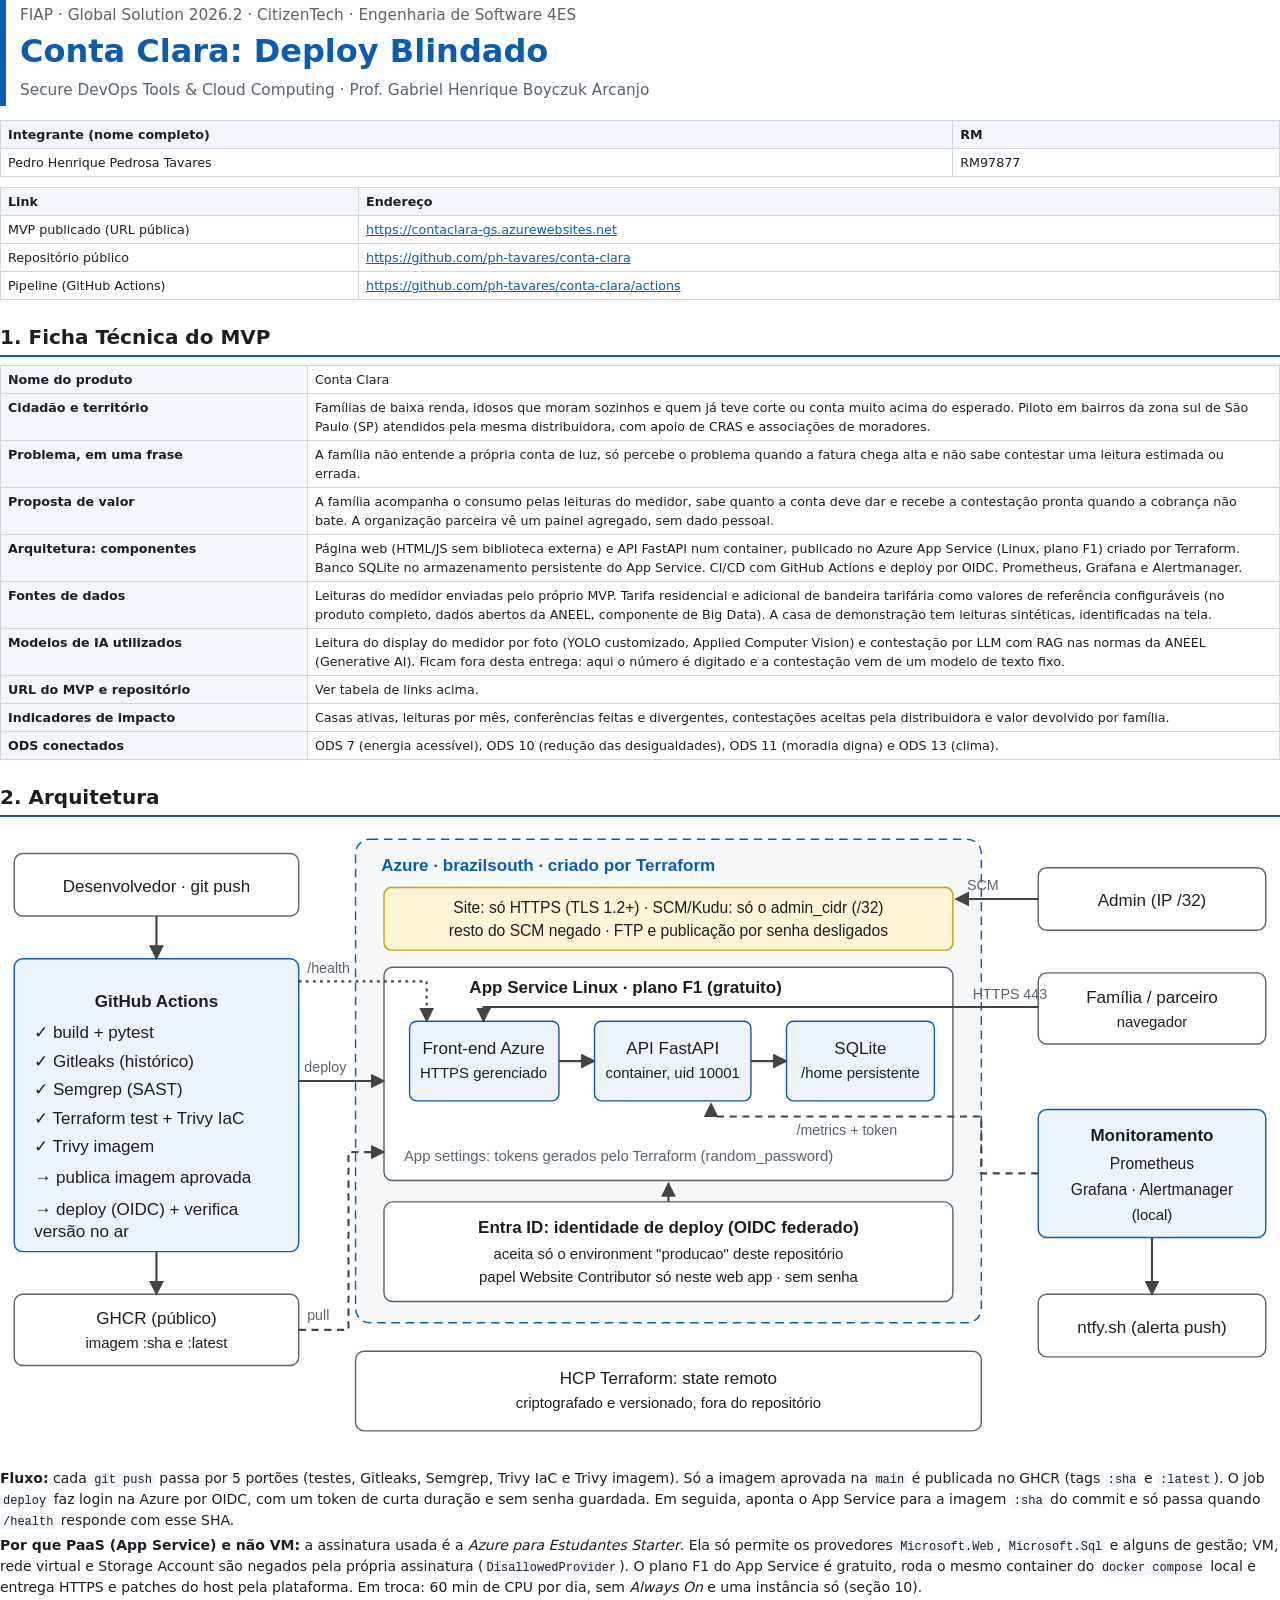
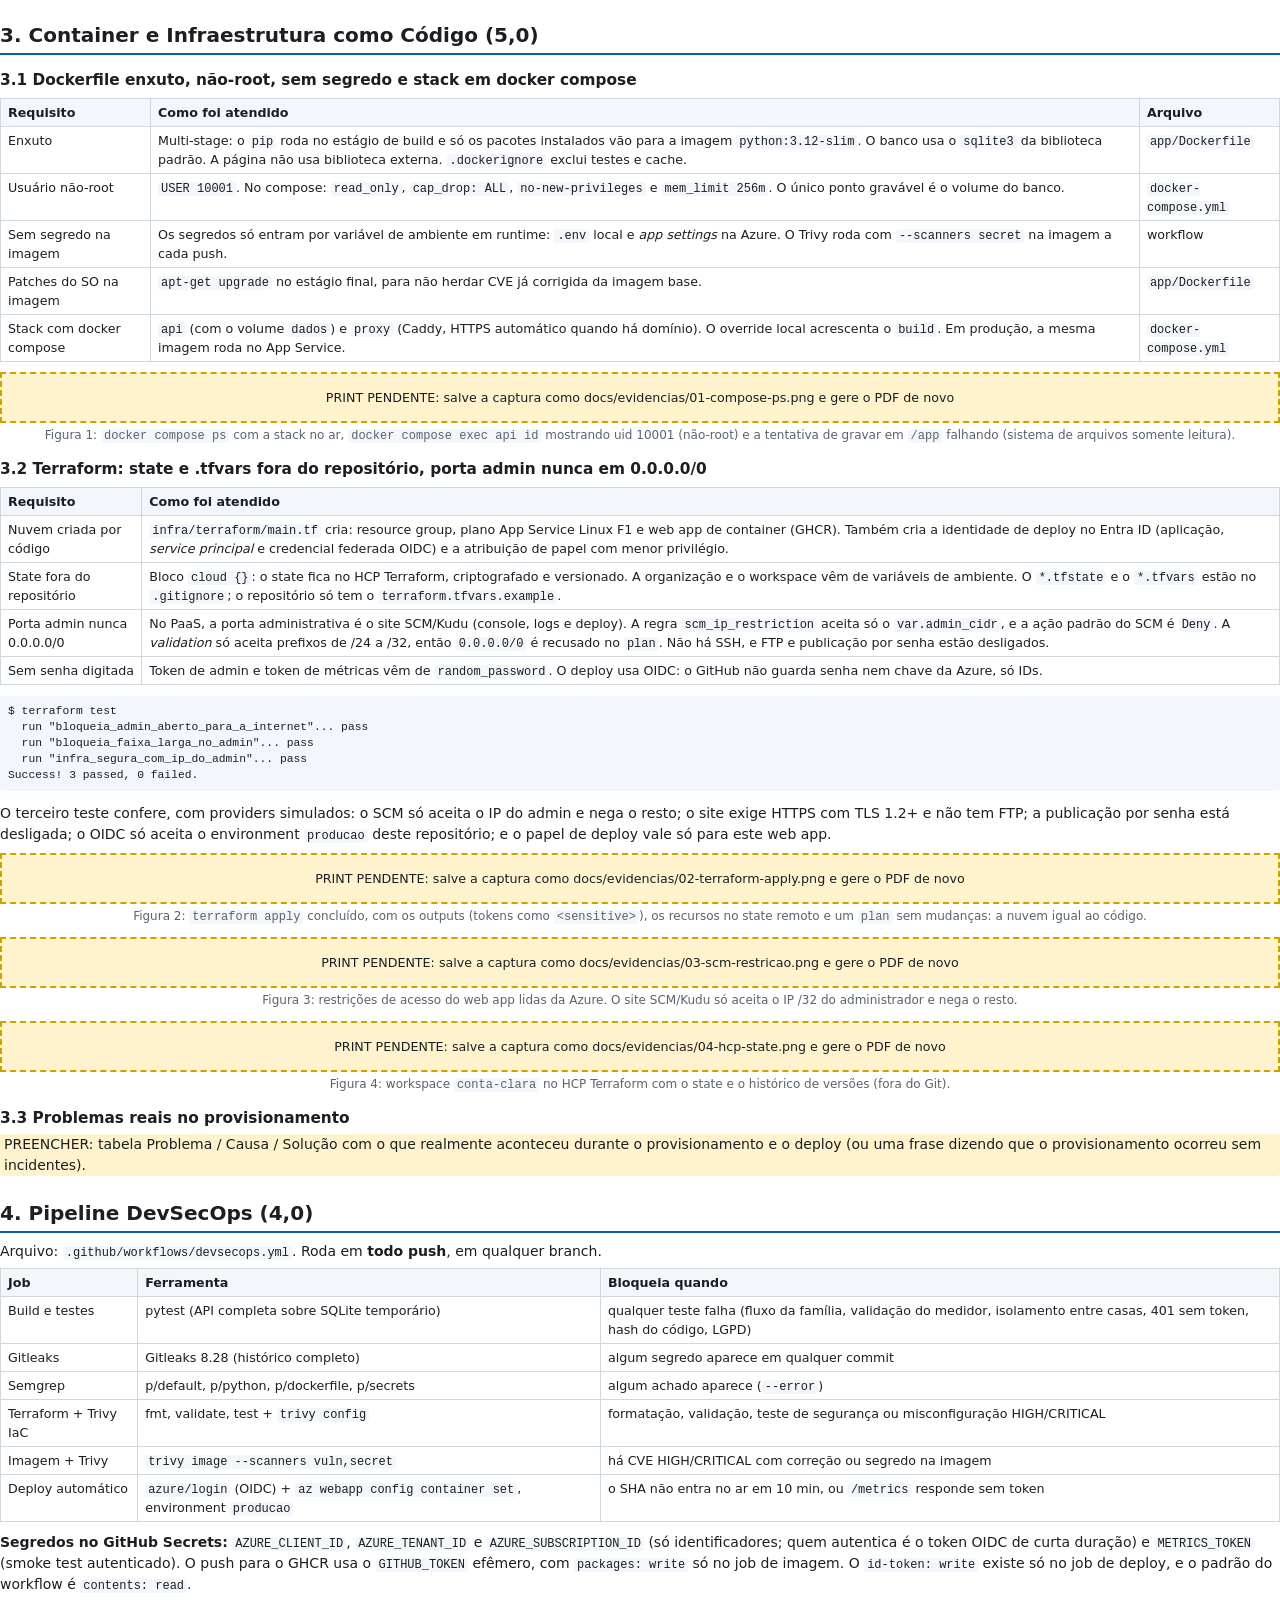
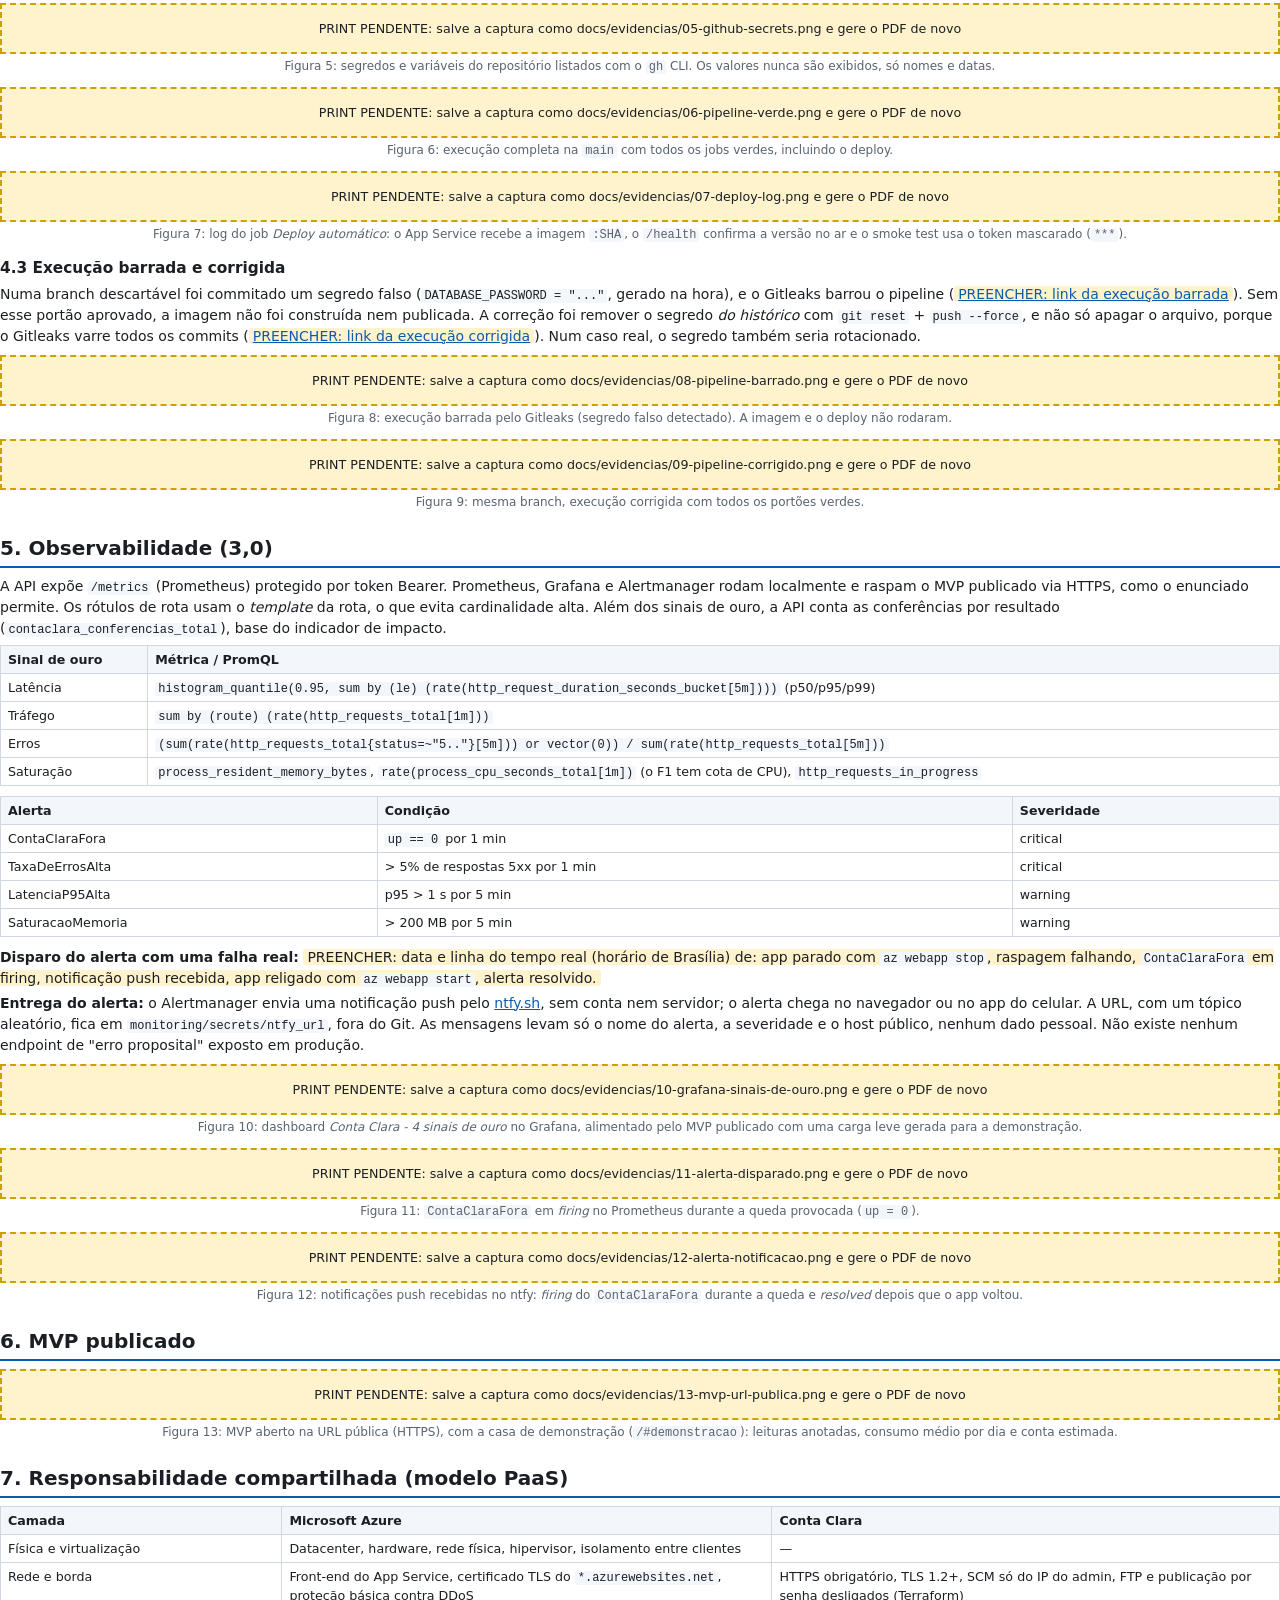
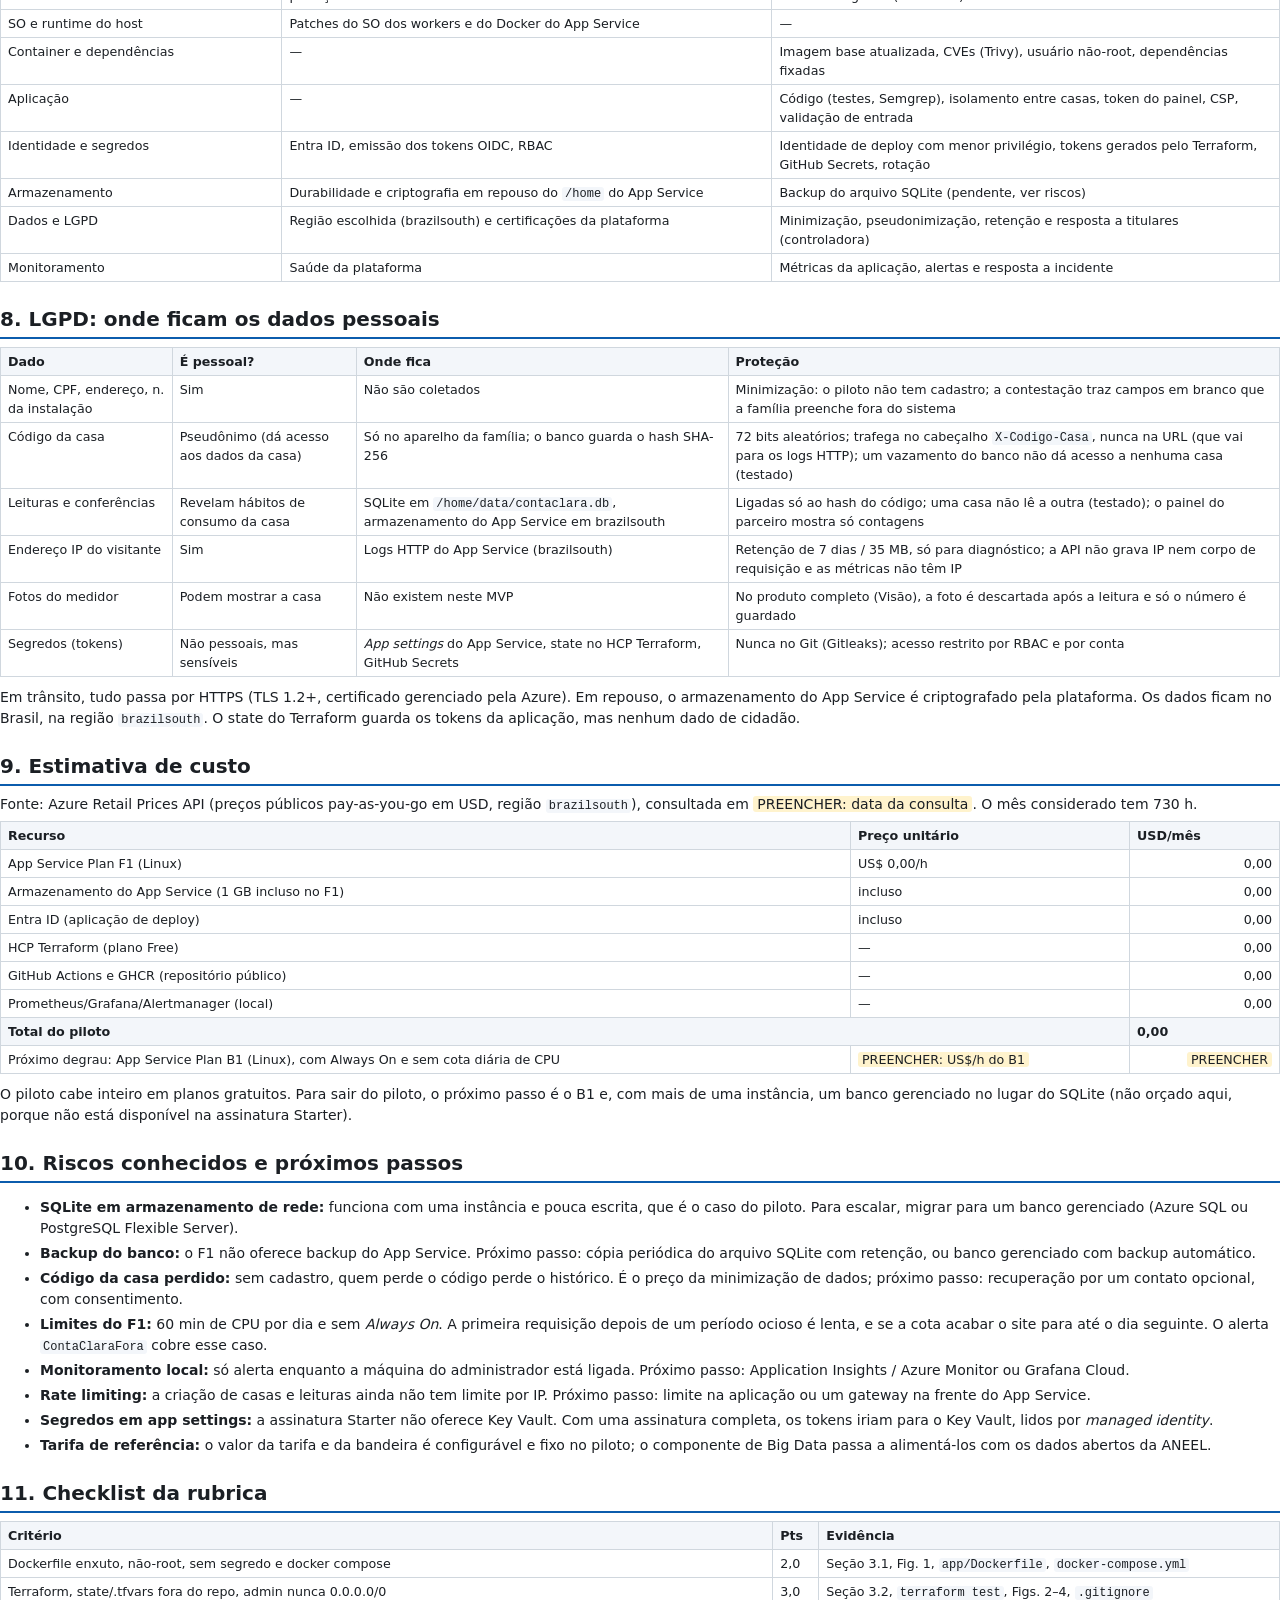
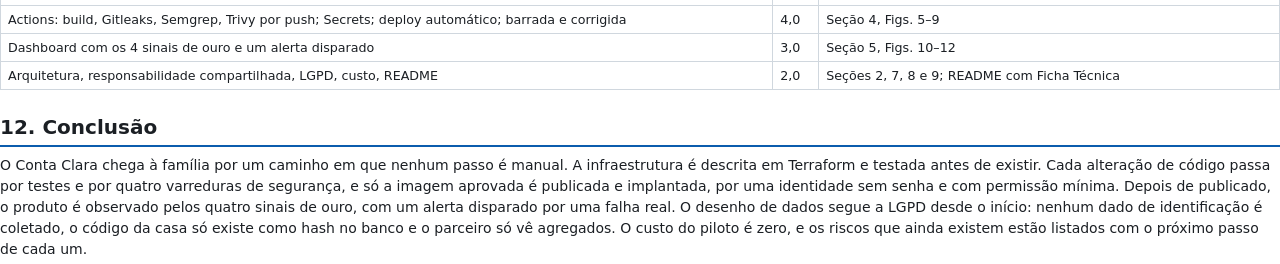
==== docs/relatorio.html @ eb358858 "docs: README com Ficha Tecnica e modelo do relatorio" ====
<!doctype html>
<html lang="pt-BR">
<head>
<meta charset="utf-8">
<title>Conta Clara - Deploy Blindado</title>
<style>
  @page { size: A4; margin: 16mm 15mm; }
  :root { --fg:#1b1f24; --muted:#59636e; --line:#d0d7de; --accent:#0b5cad; --soft:#f3f6fa; --warn:#fff3cd; }
  body { font: 10.5pt/1.5 "Segoe UI", system-ui, sans-serif; color: var(--fg); margin: 0; }
  h1 { font-size: 24pt; margin: 0 0 4px; color: var(--accent); }
  h2 { font-size: 15pt; border-bottom: 2px solid var(--accent); padding-bottom: 3px; margin: 22px 0 8px; break-after: avoid; }
  h3 { font-size: 11.5pt; margin: 14px 0 4px; break-after: avoid; }
  p, li { margin: 4px 0; }
  table { border-collapse: collapse; width: 100%; margin: 6px 0 10px; font-size: 9.5pt; break-inside: avoid; }
  th, td { border: 1px solid var(--line); padding: 4px 7px; text-align: left; vertical-align: top; }
  th { background: var(--soft); }
  td.n { text-align: right; white-space: nowrap; }
  code { font: 9pt Consolas, monospace; background: var(--soft); padding: 0 3px; border-radius: 3px; }
  pre { font: 8.5pt/1.4 Consolas, monospace; background: var(--soft); padding: 8px; border-radius: 4px; white-space: pre-wrap; break-inside: avoid; }
  a { color: var(--accent); }
  .capa { border-left: 6px solid var(--accent); padding: 4px 0 4px 14px; margin-bottom: 14px; }
  .sub { color: var(--muted); font-size: 11.5pt; margin: 0; }
  .pendente { background: var(--warn); padding: 0 4px; border-radius: 3px; }
  figure { margin: 8px 0 12px; break-inside: avoid; }
  figure img { max-width: 100%; max-height: 105mm; border: 1px solid var(--line); display: block; margin: 0 auto; }
  figcaption { font-size: 9pt; color: var(--muted); text-align: center; margin-top: 3px; }
  .falta { border: 2px dashed #c9a400; background: var(--warn); padding: 14px; text-align: center; font-size: 9.5pt; }
  .quebra { break-before: page; }
  .ok { color: #1a7f37; font-weight: 600; }
  svg text { font-family: "Segoe UI", sans-serif; }
</style>
</head>
<body>

<div class="capa">
  <p class="sub">FIAP · Global Solution 2026.2 · CitizenTech · Engenharia de Software 4ES</p>
  <h1>Conta Clara: Deploy Blindado</h1>
  <p class="sub">Secure DevOps Tools &amp; Cloud Computing · Prof. Gabriel Henrique Boyczuk Arcanjo</p>
</div>

<table>
  <tr><th>Integrante (nome completo)</th><th>RM</th></tr>
  <tr><td>Pedro Henrique Pedrosa Tavares</td><td>RM97877</td></tr>
</table>

<table>
  <tr><th style="width:28%">Link</th><th>Endereço</th></tr>
  <tr><td>MVP publicado (URL pública)</td><td><a href="https://contaclara-gs.azurewebsites.net">https://contaclara-gs.azurewebsites.net</a></td></tr>
  <tr><td>Repositório público</td><td><a href="https://github.com/ph-tavares/conta-clara">https://github.com/ph-tavares/conta-clara</a></td></tr>
  <tr><td>Pipeline (GitHub Actions)</td><td><a href="https://github.com/ph-tavares/conta-clara/actions">https://github.com/ph-tavares/conta-clara/actions</a></td></tr>
</table>

<h2>1. Ficha Técnica do MVP</h2>
<table>
  <tr><th style="width:24%">Nome do produto</th><td>Conta Clara</td></tr>
  <tr><th>Cidadão e território</th><td>Famílias de baixa renda, idosos que moram sozinhos e quem já teve corte ou conta muito acima do esperado. Piloto em bairros da zona sul de São Paulo (SP) atendidos pela mesma distribuidora, com apoio de CRAS e associações de moradores.</td></tr>
  <tr><th>Problema, em uma frase</th><td>A família não entende a própria conta de luz, só percebe o problema quando a fatura chega alta e não sabe contestar uma leitura estimada ou errada.</td></tr>
  <tr><th>Proposta de valor</th><td>A família acompanha o consumo pelas leituras do medidor, sabe quanto a conta deve dar e recebe a contestação pronta quando a cobrança não bate. A organização parceira vê um painel agregado, sem dado pessoal.</td></tr>
  <tr><th>Arquitetura: componentes</th><td>Página web (HTML/JS sem biblioteca externa) e API FastAPI num container, publicado no Azure App Service (Linux, plano F1) criado por Terraform. Banco SQLite no armazenamento persistente do App Service. CI/CD com GitHub Actions e deploy por OIDC. Prometheus, Grafana e Alertmanager.</td></tr>
  <tr><th>Fontes de dados</th><td>Leituras do medidor enviadas pelo próprio MVP. Tarifa residencial e adicional de bandeira tarifária como valores de referência configuráveis (no produto completo, dados abertos da ANEEL, componente de Big Data). A casa de demonstração tem leituras sintéticas, identificadas na tela.</td></tr>
  <tr><th>Modelos de IA utilizados</th><td>Leitura do display do medidor por foto (YOLO customizado, Applied Computer Vision) e contestação por LLM com RAG nas normas da ANEEL (Generative AI). Ficam fora desta entrega: aqui o número é digitado e a contestação vem de um modelo de texto fixo.</td></tr>
  <tr><th>URL do MVP e repositório</th><td>Ver tabela de links acima.</td></tr>
  <tr><th>Indicadores de impacto</th><td>Casas ativas, leituras por mês, conferências feitas e divergentes, contestações aceitas pela distribuidora e valor devolvido por família.</td></tr>
  <tr><th>ODS conectados</th><td>ODS 7 (energia acessível), ODS 10 (redução das desigualdades), ODS 11 (moradia digna) e ODS 13 (clima).</td></tr>
</table>

<h2>2. Arquitetura</h2>
<svg viewBox="0 0 900 445" width="100%" role="img" aria-label="Diagrama da arquitetura">
  <defs>
    <marker id="s" viewBox="0 0 10 10" refX="9" refY="5" markerWidth="7" markerHeight="7" orient="auto-start-reverse"><path d="M0,0 L10,5 L0,10 z" fill="#444"/></marker>
  </defs>
  <g font-size="12" fill="#1b1f24">
    <!-- coluna esquerda: CI/CD -->
    <rect x="10" y="20" width="200" height="44" rx="6" fill="#fff" stroke="#59636e"/>
    <text x="110" y="47" text-anchor="middle">Desenvolvedor · git push</text>
    <rect x="10" y="94" width="200" height="206" rx="6" fill="#eef4fb" stroke="#0b5cad"/>
    <text x="110" y="128" text-anchor="middle" font-weight="700">GitHub Actions</text>
    <text x="24" y="150">✓ build + pytest</text>
    <text x="24" y="170">✓ Gitleaks (histórico)</text>
    <text x="24" y="190">✓ Semgrep (SAST)</text>
    <text x="24" y="210">✓ Terraform test + Trivy IaC</text>
    <text x="24" y="230">✓ Trivy imagem</text>
    <text x="24" y="252">→ publica imagem aprovada</text>
    <text x="24" y="274">→ deploy (OIDC) + verifica</text>
    <text x="24" y="290">   versão no ar</text>
    <rect x="10" y="330" width="200" height="50" rx="6" fill="#fff" stroke="#59636e"/>
    <text x="110" y="351" text-anchor="middle">GHCR (público)</text>
    <text x="110" y="368" text-anchor="middle" font-size="10.5">imagem :sha e :latest</text>
    <!-- nuvem -->
    <rect x="250" y="10" width="440" height="340" rx="10" fill="#f6f8fa" stroke="#0b5cad" stroke-dasharray="6 4"/>
    <text x="268" y="32" font-weight="700" fill="#0b5cad">Azure · brazilsouth · criado por Terraform</text>
    <rect x="270" y="44" width="400" height="44" rx="5" fill="#fff4d6" stroke="#c9a400"/>
    <text x="470" y="62" text-anchor="middle" font-size="11">Site: só HTTPS (TLS 1.2+) · SCM/Kudu: só o admin_cidr (/32)</text>
    <text x="470" y="78" text-anchor="middle" font-size="11">resto do SCM negado · FTP e publicação por senha desligados</text>
    <rect x="270" y="100" width="400" height="150" rx="6" fill="#fff" stroke="#59636e"/>
    <text x="330" y="118" font-weight="700">App Service Linux · plano F1 (gratuito)</text>
    <rect x="288" y="138" width="105" height="56" rx="5" fill="#eef4fb" stroke="#0b5cad"/>
    <text x="340" y="161" text-anchor="middle">Front-end Azure</text>
    <text x="340" y="178" text-anchor="middle" font-size="10.5">HTTPS gerenciado</text>
    <rect x="418" y="138" width="110" height="56" rx="5" fill="#eef4fb" stroke="#0b5cad"/>
    <text x="473" y="161" text-anchor="middle">API FastAPI</text>
    <text x="473" y="178" text-anchor="middle" font-size="10.5">container, uid 10001</text>
    <rect x="553" y="138" width="104" height="56" rx="5" fill="#eef4fb" stroke="#0b5cad"/>
    <text x="605" y="161" text-anchor="middle">SQLite</text>
    <text x="605" y="178" text-anchor="middle" font-size="10.5">/home persistente</text>
    <text x="284" y="236" font-size="10.5" fill="#59636e">App settings: tokens gerados pelo Terraform (random_password)</text>
    <rect x="270" y="265" width="400" height="70" rx="6" fill="#fff" stroke="#59636e"/>
    <text x="470" y="287" text-anchor="middle" font-weight="700">Entra ID: identidade de deploy (OIDC federado)</text>
    <text x="470" y="305" text-anchor="middle" font-size="10.5">aceita só o environment "producao" deste repositório</text>
    <text x="470" y="321" text-anchor="middle" font-size="10.5">papel Website Contributor só neste web app · sem senha</text>
    <rect x="250" y="370" width="440" height="56" rx="6" fill="#fff" stroke="#59636e"/>
    <text x="470" y="393" text-anchor="middle">HCP Terraform: state remoto</text>
    <text x="470" y="410" text-anchor="middle" font-size="10.5">criptografado e versionado, fora do repositório</text>
    <!-- coluna direita -->
    <rect x="730" y="30" width="160" height="44" rx="6" fill="#fff" stroke="#59636e"/>
    <text x="810" y="57" text-anchor="middle">Admin (IP /32)</text>
    <rect x="730" y="104" width="160" height="50" rx="6" fill="#fff" stroke="#59636e"/>
    <text x="810" y="125" text-anchor="middle">Família / parceiro</text>
    <text x="810" y="142" text-anchor="middle" font-size="10.5">navegador</text>
    <rect x="730" y="200" width="160" height="90" rx="6" fill="#eef4fb" stroke="#0b5cad"/>
    <text x="810" y="222" text-anchor="middle" font-weight="700">Monitoramento</text>
    <text x="810" y="242" text-anchor="middle" font-size="11">Prometheus</text>
    <text x="810" y="260" text-anchor="middle" font-size="11">Grafana · Alertmanager</text>
    <text x="810" y="278" text-anchor="middle" font-size="10.5">(local)</text>
    <rect x="730" y="330" width="160" height="44" rx="6" fill="#fff" stroke="#59636e"/>
    <text x="810" y="357" text-anchor="middle">ntfy.sh (alerta push)</text>
  </g>
  <g stroke="#444" stroke-width="1.5" fill="none">
    <path d="M110 64 V94" marker-end="url(#s)"/>
    <path d="M110 300 V330" marker-end="url(#s)"/>
    <path d="M210 110 H300 V138" stroke-dasharray="2 3" marker-end="url(#s)"/>
    <path d="M210 180 H270" marker-end="url(#s)"/>
    <path d="M210 355 H245 V230 H270" stroke-dasharray="5 4" marker-end="url(#s)"/>
    <path d="M393 166 H418" marker-end="url(#s)"/>
    <path d="M528 166 H553" marker-end="url(#s)"/>
    <path d="M470 265 V252" marker-end="url(#s)"/>
    <path d="M730 52 H672" marker-end="url(#s)"/>
    <path d="M730 128 H340 V138" marker-end="url(#s)"/>
    <path d="M730 245 H690 V205 H500 V196" stroke-dasharray="5 4" marker-end="url(#s)"/>
    <path d="M810 290 V330" marker-end="url(#s)"/>
  </g>
  <g font-size="10" fill="#59636e">
    <text x="216" y="104">/health</text>
    <text x="214" y="174">deploy</text>
    <text x="216" y="348">pull</text>
    <text x="680" y="46">SCM</text>
    <text x="684" y="122">HTTPS 443</text>
    <text x="560" y="218">/metrics + token</text>
  </g>
</svg>
<p><strong>Fluxo:</strong> cada <code>git push</code> passa por 5 portões (testes, Gitleaks, Semgrep, Trivy IaC e Trivy imagem). Só a imagem aprovada na <code>main</code> é publicada no GHCR (tags <code>:sha</code> e <code>:latest</code>). O job <code>deploy</code> faz login na Azure por OIDC, com um token de curta duração e sem senha guardada. Em seguida, aponta o App Service para a imagem <code>:sha</code> do commit e só passa quando <code>/health</code> responde com esse SHA.</p>
<p><strong>Por que PaaS (App Service) e não VM:</strong> a assinatura usada é a <em>Azure para Estudantes Starter</em>. Ela só permite os provedores <code>Microsoft.Web</code>, <code>Microsoft.Sql</code> e alguns de gestão; VM, rede virtual e Storage Account são negados pela própria assinatura (<code>DisallowedProvider</code>). O plano F1 do App Service é gratuito, roda o mesmo container do <code>docker compose</code> local e entrega HTTPS e patches do host pela plataforma. Em troca: 60 min de CPU por dia, sem <em>Always On</em> e uma instância só (seção 10).</p>

<h2 class="quebra">3. Container e Infraestrutura como Código (5,0)</h2>
<h3>3.1 Dockerfile enxuto, não-root, sem segredo e stack em docker compose</h3>
<table>
  <tr><th>Requisito</th><th>Como foi atendido</th><th>Arquivo</th></tr>
  <tr><td>Enxuto</td><td>Multi-stage: o <code>pip</code> roda no estágio de build e só os pacotes instalados vão para a imagem <code>python:3.12-slim</code>. O banco usa o <code>sqlite3</code> da biblioteca padrão. A página não usa biblioteca externa. <code>.dockerignore</code> exclui testes e cache.</td><td><code>app/Dockerfile</code></td></tr>
  <tr><td>Usuário não-root</td><td><code>USER 10001</code>. No compose: <code>read_only</code>, <code>cap_drop: ALL</code>, <code>no-new-privileges</code> e <code>mem_limit 256m</code>. O único ponto gravável é o volume do banco.</td><td><code>docker-compose.yml</code></td></tr>
  <tr><td>Sem segredo na imagem</td><td>Os segredos só entram por variável de ambiente em runtime: <code>.env</code> local e <em>app settings</em> na Azure. O Trivy roda com <code>--scanners secret</code> na imagem a cada push.</td><td>workflow</td></tr>
  <tr><td>Patches do SO na imagem</td><td><code>apt-get upgrade</code> no estágio final, para não herdar CVE já corrigida da imagem base.</td><td><code>app/Dockerfile</code></td></tr>
  <tr><td>Stack com docker compose</td><td><code>api</code> (com o volume <code>dados</code>) e <code>proxy</code> (Caddy, HTTPS automático quando há domínio). O override local acrescenta o <code>build</code>. Em produção, a mesma imagem roda no App Service.</td><td><code>docker-compose.yml</code></td></tr>
</table>
<figure><img src="evidencias/01-compose-ps.png" alt="docker compose ps"><figcaption>Figura 1: <code>docker compose ps</code> com a stack no ar, <code>docker compose exec api id</code> mostrando uid 10001 (não-root) e a tentativa de gravar em <code>/app</code> falhando (sistema de arquivos somente leitura).</figcaption></figure>

<h3>3.2 Terraform: state e .tfvars fora do repositório, porta admin nunca em 0.0.0.0/0</h3>
<table>
  <tr><th>Requisito</th><th>Como foi atendido</th></tr>
  <tr><td>Nuvem criada por código</td><td><code>infra/terraform/main.tf</code> cria: resource group, plano App Service Linux F1 e web app de container (GHCR). Também cria a identidade de deploy no Entra ID (aplicação, <em>service principal</em> e credencial federada OIDC) e a atribuição de papel com menor privilégio.</td></tr>
  <tr><td>State fora do repositório</td><td>Bloco <code>cloud {}</code>: o state fica no HCP Terraform, criptografado e versionado. A organização e o workspace vêm de variáveis de ambiente. O <code>*.tfstate</code> e o <code>*.tfvars</code> estão no <code>.gitignore</code>; o repositório só tem o <code>terraform.tfvars.example</code>.</td></tr>
  <tr><td>Porta admin nunca 0.0.0.0/0</td><td>No PaaS, a porta administrativa é o site SCM/Kudu (console, logs e deploy). A regra <code>scm_ip_restriction</code> aceita só o <code>var.admin_cidr</code>, e a ação padrão do SCM é <code>Deny</code>. A <em>validation</em> só aceita prefixos de /24 a /32, então <code>0.0.0.0/0</code> é recusado no <code>plan</code>. Não há SSH, e FTP e publicação por senha estão desligados.</td></tr>
  <tr><td>Sem senha digitada</td><td>Token de admin e token de métricas vêm de <code>random_password</code>. O deploy usa OIDC: o GitHub não guarda senha nem chave da Azure, só IDs.</td></tr>
</table>
<pre>$ terraform test
  run "bloqueia_admin_aberto_para_a_internet"... pass
  run "bloqueia_faixa_larga_no_admin"... pass
  run "infra_segura_com_ip_do_admin"... pass
Success! 3 passed, 0 failed.</pre>
<p>O terceiro teste confere, com providers simulados: o SCM só aceita o IP do admin e nega o resto; o site exige HTTPS com TLS 1.2+ e não tem FTP; a publicação por senha está desligada; o OIDC só aceita o environment <code>producao</code> deste repositório; e o papel de deploy vale só para este web app.</p>
<figure><img src="evidencias/02-terraform-apply.png" alt="terraform apply"><figcaption>Figura 2: <code>terraform apply</code> concluído, com os outputs (tokens como <code>&lt;sensitive&gt;</code>), os recursos no state remoto e um <code>plan</code> sem mudanças: a nuvem igual ao código.</figcaption></figure>
<figure><img src="evidencias/03-scm-restricao.png" alt="restrição do SCM"><figcaption>Figura 3: restrições de acesso do web app lidas da Azure. O site SCM/Kudu só aceita o IP /32 do administrador e nega o resto.</figcaption></figure>
<figure><img src="evidencias/04-hcp-state.png" alt="state remoto"><figcaption>Figura 4: workspace <code>conta-clara</code> no HCP Terraform com o state e o histórico de versões (fora do Git).</figcaption></figure>

<h3>3.3 Problemas reais no provisionamento</h3>
<p class="pendente">PREENCHER: tabela Problema / Causa / Solução com o que realmente aconteceu durante o provisionamento e o deploy (ou uma frase dizendo que o provisionamento ocorreu sem incidentes).</p>

<h2 class="quebra">4. Pipeline DevSecOps (4,0)</h2>
<p>Arquivo: <code>.github/workflows/devsecops.yml</code>. Roda em <strong>todo push</strong>, em qualquer branch.</p>
<table>
  <tr><th>Job</th><th>Ferramenta</th><th>Bloqueia quando</th></tr>
  <tr><td>Build e testes</td><td>pytest (API completa sobre SQLite temporário)</td><td>qualquer teste falha (fluxo da família, validação do medidor, isolamento entre casas, 401 sem token, hash do código, LGPD)</td></tr>
  <tr><td>Gitleaks</td><td>Gitleaks 8.28 (histórico completo)</td><td>algum segredo aparece em qualquer commit</td></tr>
  <tr><td>Semgrep</td><td>p/default, p/python, p/dockerfile, p/secrets</td><td>algum achado aparece (<code>--error</code>)</td></tr>
  <tr><td>Terraform + Trivy IaC</td><td>fmt, validate, test + <code>trivy config</code></td><td>formatação, validação, teste de segurança ou misconfiguração HIGH/CRITICAL</td></tr>
  <tr><td>Imagem + Trivy</td><td><code>trivy image --scanners vuln,secret</code></td><td>há CVE HIGH/CRITICAL com correção ou segredo na imagem</td></tr>
  <tr><td>Deploy automático</td><td><code>azure/login</code> (OIDC) + <code>az webapp config container set</code>, environment <code>producao</code></td><td>o SHA não entra no ar em 10 min, ou <code>/metrics</code> responde sem token</td></tr>
</table>
<p><strong>Segredos no GitHub Secrets:</strong> <code>AZURE_CLIENT_ID</code>, <code>AZURE_TENANT_ID</code> e <code>AZURE_SUBSCRIPTION_ID</code> (só identificadores; quem autentica é o token OIDC de curta duração) e <code>METRICS_TOKEN</code> (smoke test autenticado). O push para o GHCR usa o <code>GITHUB_TOKEN</code> efêmero, com <code>packages: write</code> só no job de imagem. O <code>id-token: write</code> existe só no job de deploy, e o padrão do workflow é <code>contents: read</code>.</p>
<figure><img src="evidencias/05-github-secrets.png" alt="GitHub Secrets"><figcaption>Figura 5: segredos e variáveis do repositório listados com o <code>gh</code> CLI. Os valores nunca são exibidos, só nomes e datas.</figcaption></figure>
<figure><img src="evidencias/06-pipeline-verde.png" alt="pipeline verde"><figcaption>Figura 6: execução completa na <code>main</code> com todos os jobs verdes, incluindo o deploy.</figcaption></figure>
<figure><img src="evidencias/07-deploy-log.png" alt="log do deploy"><figcaption>Figura 7: log do job <em>Deploy automático</em>: o App Service recebe a imagem <code>:SHA</code>, o <code>/health</code> confirma a versão no ar e o smoke test usa o token mascarado (<code>***</code>).</figcaption></figure>

<h3>4.3 Execução barrada e corrigida</h3>
<p>Numa branch descartável foi commitado um segredo falso (<code>DATABASE_PASSWORD = "..."</code>, gerado na hora), e o Gitleaks barrou o pipeline (<a class="pendente" href="#">PREENCHER: link da execução barrada</a>). Sem esse portão aprovado, a imagem não foi construída nem publicada. A correção foi remover o segredo <em>do histórico</em> com <code>git reset</code> + <code>push --force</code>, e não só apagar o arquivo, porque o Gitleaks varre todos os commits (<a class="pendente" href="#">PREENCHER: link da execução corrigida</a>). Num caso real, o segredo também seria rotacionado.</p>
<figure><img src="evidencias/08-pipeline-barrado.png" alt="execução barrada"><figcaption>Figura 8: execução barrada pelo Gitleaks (segredo falso detectado). A imagem e o deploy não rodaram.</figcaption></figure>
<figure><img src="evidencias/09-pipeline-corrigido.png" alt="execução corrigida"><figcaption>Figura 9: mesma branch, execução corrigida com todos os portões verdes.</figcaption></figure>

<h2 class="quebra">5. Observabilidade (3,0)</h2>
<p>A API expõe <code>/metrics</code> (Prometheus) protegido por token Bearer. Prometheus, Grafana e Alertmanager rodam localmente e raspam o MVP publicado via HTTPS, como o enunciado permite. Os rótulos de rota usam o <em>template</em> da rota, o que evita cardinalidade alta. Além dos sinais de ouro, a API conta as conferências por resultado (<code>contaclara_conferencias_total</code>), base do indicador de impacto.</p>
<table>
  <tr><th>Sinal de ouro</th><th>Métrica / PromQL</th></tr>
  <tr><td>Latência</td><td><code>histogram_quantile(0.95, sum by (le) (rate(http_request_duration_seconds_bucket[5m])))</code> (p50/p95/p99)</td></tr>
  <tr><td>Tráfego</td><td><code>sum by (route) (rate(http_requests_total[1m]))</code></td></tr>
  <tr><td>Erros</td><td><code>(sum(rate(http_requests_total{status=~"5.."}[5m])) or vector(0)) / sum(rate(http_requests_total[5m]))</code></td></tr>
  <tr><td>Saturação</td><td><code>process_resident_memory_bytes</code>, <code>rate(process_cpu_seconds_total[1m])</code> (o F1 tem cota de CPU), <code>http_requests_in_progress</code></td></tr>
</table>
<table>
  <tr><th>Alerta</th><th>Condição</th><th>Severidade</th></tr>
  <tr><td>ContaClaraFora</td><td><code>up == 0</code> por 1 min</td><td>critical</td></tr>
  <tr><td>TaxaDeErrosAlta</td><td>&gt; 5% de respostas 5xx por 1 min</td><td>critical</td></tr>
  <tr><td>LatenciaP95Alta</td><td>p95 &gt; 1 s por 5 min</td><td>warning</td></tr>
  <tr><td>SaturacaoMemoria</td><td>&gt; 200 MB por 5 min</td><td>warning</td></tr>
</table>
<p><strong>Disparo do alerta com uma falha real:</strong> <span class="pendente">PREENCHER: data e linha do tempo real (horário de Brasília) de: app parado com <code>az webapp stop</code>, raspagem falhando, <code>ContaClaraFora</code> em firing, notificação push recebida, app religado com <code>az webapp start</code>, alerta resolvido.</span></p>
<p><strong>Entrega do alerta:</strong> o Alertmanager envia uma notificação push pelo <a href="https://ntfy.sh">ntfy.sh</a>, sem conta nem servidor; o alerta chega no navegador ou no app do celular. A URL, com um tópico aleatório, fica em <code>monitoring/secrets/ntfy_url</code>, fora do Git. As mensagens levam só o nome do alerta, a severidade e o host público, nenhum dado pessoal. Não existe nenhum endpoint de "erro proposital" exposto em produção.</p>
<figure><img src="evidencias/10-grafana-sinais-de-ouro.png" alt="dashboard"><figcaption>Figura 10: dashboard <em>Conta Clara - 4 sinais de ouro</em> no Grafana, alimentado pelo MVP publicado com uma carga leve gerada para a demonstração.</figcaption></figure>
<figure><img src="evidencias/11-alerta-disparado.png" alt="alerta disparado"><figcaption>Figura 11: <code>ContaClaraFora</code> em <em>firing</em> no Prometheus durante a queda provocada (<code>up = 0</code>).</figcaption></figure>
<figure><img src="evidencias/12-alerta-notificacao.png" alt="notificação do alerta"><figcaption>Figura 12: notificações push recebidas no ntfy: <em>firing</em> do <code>ContaClaraFora</code> durante a queda e <em>resolved</em> depois que o app voltou.</figcaption></figure>

<h2 class="quebra">6. MVP publicado</h2>
<figure><img src="evidencias/13-mvp-url-publica.png" alt="MVP"><figcaption>Figura 13: MVP aberto na URL pública (HTTPS), com a casa de demonstração (<code>/#demonstracao</code>): leituras anotadas, consumo médio por dia e conta estimada.</figcaption></figure>

<h2>7. Responsabilidade compartilhada (modelo PaaS)</h2>
<table>
  <tr><th style="width:22%">Camada</th><th>Microsoft Azure</th><th>Conta Clara</th></tr>
  <tr><td>Física e virtualização</td><td>Datacenter, hardware, rede física, hipervisor, isolamento entre clientes</td><td>—</td></tr>
  <tr><td>Rede e borda</td><td>Front-end do App Service, certificado TLS do <code>*.azurewebsites.net</code>, proteção básica contra DDoS</td><td>HTTPS obrigatório, TLS 1.2+, SCM só do IP do admin, FTP e publicação por senha desligados (Terraform)</td></tr>
  <tr><td>SO e runtime do host</td><td>Patches do SO dos workers e do Docker do App Service</td><td>—</td></tr>
  <tr><td>Container e dependências</td><td>—</td><td>Imagem base atualizada, CVEs (Trivy), usuário não-root, dependências fixadas</td></tr>
  <tr><td>Aplicação</td><td>—</td><td>Código (testes, Semgrep), isolamento entre casas, token do painel, CSP, validação de entrada</td></tr>
  <tr><td>Identidade e segredos</td><td>Entra ID, emissão dos tokens OIDC, RBAC</td><td>Identidade de deploy com menor privilégio, tokens gerados pelo Terraform, GitHub Secrets, rotação</td></tr>
  <tr><td>Armazenamento</td><td>Durabilidade e criptografia em repouso do <code>/home</code> do App Service</td><td>Backup do arquivo SQLite (pendente, ver riscos)</td></tr>
  <tr><td>Dados e LGPD</td><td>Região escolhida (brazilsouth) e certificações da plataforma</td><td>Minimização, pseudonimização, retenção e resposta a titulares (controladora)</td></tr>
  <tr><td>Monitoramento</td><td>Saúde da plataforma</td><td>Métricas da aplicação, alertas e resposta a incidente</td></tr>
</table>

<h2>8. LGPD: onde ficam os dados pessoais</h2>
<table>
  <tr><th>Dado</th><th>É pessoal?</th><th>Onde fica</th><th>Proteção</th></tr>
  <tr><td>Nome, CPF, endereço, n. da instalação</td><td>Sim</td><td>Não são coletados</td><td>Minimização: o piloto não tem cadastro; a contestação traz campos em branco que a família preenche fora do sistema</td></tr>
  <tr><td>Código da casa</td><td>Pseudônimo (dá acesso aos dados da casa)</td><td>Só no aparelho da família; o banco guarda o hash SHA-256</td><td>72 bits aleatórios; trafega no cabeçalho <code>X-Codigo-Casa</code>, nunca na URL (que vai para os logs HTTP); um vazamento do banco não dá acesso a nenhuma casa (testado)</td></tr>
  <tr><td>Leituras e conferências</td><td>Revelam hábitos de consumo da casa</td><td>SQLite em <code>/home/data/contaclara.db</code>, armazenamento do App Service em brazilsouth</td><td>Ligadas só ao hash do código; uma casa não lê a outra (testado); o painel do parceiro mostra só contagens</td></tr>
  <tr><td>Endereço IP do visitante</td><td>Sim</td><td>Logs HTTP do App Service (brazilsouth)</td><td>Retenção de 7 dias / 35 MB, só para diagnóstico; a API não grava IP nem corpo de requisição e as métricas não têm IP</td></tr>
  <tr><td>Fotos do medidor</td><td>Podem mostrar a casa</td><td>Não existem neste MVP</td><td>No produto completo (Visão), a foto é descartada após a leitura e só o número é guardado</td></tr>
  <tr><td>Segredos (tokens)</td><td>Não pessoais, mas sensíveis</td><td><em>App settings</em> do App Service, state no HCP Terraform, GitHub Secrets</td><td>Nunca no Git (Gitleaks); acesso restrito por RBAC e por conta</td></tr>
</table>
<p>Em trânsito, tudo passa por HTTPS (TLS 1.2+, certificado gerenciado pela Azure). Em repouso, o armazenamento do App Service é criptografado pela plataforma. Os dados ficam no Brasil, na região <code>brazilsouth</code>. O state do Terraform guarda os tokens da aplicação, mas nenhum dado de cidadão.</p>

<h2>9. Estimativa de custo</h2>
<p>Fonte: Azure Retail Prices API (preços públicos pay-as-you-go em USD, região <code>brazilsouth</code>), consultada em <span class="pendente">PREENCHER: data da consulta</span>. O mês considerado tem 730 h.</p>
<table>
  <tr><th>Recurso</th><th>Preço unitário</th><th class="n">USD/mês</th></tr>
  <tr><td>App Service Plan F1 (Linux)</td><td>US$ 0,00/h</td><td class="n">0,00</td></tr>
  <tr><td>Armazenamento do App Service (1 GB incluso no F1)</td><td>incluso</td><td class="n">0,00</td></tr>
  <tr><td>Entra ID (aplicação de deploy)</td><td>incluso</td><td class="n">0,00</td></tr>
  <tr><td>HCP Terraform (plano Free)</td><td>—</td><td class="n">0,00</td></tr>
  <tr><td>GitHub Actions e GHCR (repositório público)</td><td>—</td><td class="n">0,00</td></tr>
  <tr><td>Prometheus/Grafana/Alertmanager (local)</td><td>—</td><td class="n">0,00</td></tr>
  <tr><th colspan="2">Total do piloto</th><th class="n">0,00</th></tr>
  <tr><td>Próximo degrau: App Service Plan B1 (Linux), com Always On e sem cota diária de CPU</td><td><span class="pendente">PREENCHER: US$/h do B1</span></td><td class="n"><span class="pendente">PREENCHER</span></td></tr>
</table>
<p>O piloto cabe inteiro em planos gratuitos. Para sair do piloto, o próximo passo é o B1 e, com mais de uma instância, um banco gerenciado no lugar do SQLite (não orçado aqui, porque não está disponível na assinatura Starter).</p>

<h2>10. Riscos conhecidos e próximos passos</h2>
<ul>
  <li><strong>SQLite em armazenamento de rede:</strong> funciona com uma instância e pouca escrita, que é o caso do piloto. Para escalar, migrar para um banco gerenciado (Azure SQL ou PostgreSQL Flexible Server).</li>
  <li><strong>Backup do banco:</strong> o F1 não oferece backup do App Service. Próximo passo: cópia periódica do arquivo SQLite com retenção, ou banco gerenciado com backup automático.</li>
  <li><strong>Código da casa perdido:</strong> sem cadastro, quem perde o código perde o histórico. É o preço da minimização de dados; próximo passo: recuperação por um contato opcional, com consentimento.</li>
  <li><strong>Limites do F1:</strong> 60 min de CPU por dia e sem <em>Always On</em>. A primeira requisição depois de um período ocioso é lenta, e se a cota acabar o site para até o dia seguinte. O alerta <code>ContaClaraFora</code> cobre esse caso.</li>
  <li><strong>Monitoramento local:</strong> só alerta enquanto a máquina do administrador está ligada. Próximo passo: Application Insights / Azure Monitor ou Grafana Cloud.</li>
  <li><strong>Rate limiting:</strong> a criação de casas e leituras ainda não tem limite por IP. Próximo passo: limite na aplicação ou um gateway na frente do App Service.</li>
  <li><strong>Segredos em app settings:</strong> a assinatura Starter não oferece Key Vault. Com uma assinatura completa, os tokens iriam para o Key Vault, lidos por <em>managed identity</em>.</li>
  <li><strong>Tarifa de referência:</strong> o valor da tarifa e da bandeira é configurável e fixo no piloto; o componente de Big Data passa a alimentá-los com os dados abertos da ANEEL.</li>
</ul>

<h2>11. Checklist da rubrica</h2>
<table>
  <tr><th>Critério</th><th>Pts</th><th>Evidência</th></tr>
  <tr><td>Dockerfile enxuto, não-root, sem segredo e docker compose</td><td>2,0</td><td>Seção 3.1, Fig. 1, <code>app/Dockerfile</code>, <code>docker-compose.yml</code></td></tr>
  <tr><td>Terraform, state/.tfvars fora do repo, admin nunca 0.0.0.0/0</td><td>3,0</td><td>Seção 3.2, <code>terraform test</code>, Figs. 2–4, <code>.gitignore</code></td></tr>
  <tr><td>Actions: build, Gitleaks, Semgrep, Trivy por push; Secrets; deploy automático; barrada e corrigida</td><td>4,0</td><td>Seção 4, Figs. 5–9</td></tr>
  <tr><td>Dashboard com os 4 sinais de ouro e um alerta disparado</td><td>3,0</td><td>Seção 5, Figs. 10–12</td></tr>
  <tr><td>Arquitetura, responsabilidade compartilhada, LGPD, custo, README</td><td>2,0</td><td>Seções 2, 7, 8 e 9; README com Ficha Técnica</td></tr>
</table>

<h2>12. Conclusão</h2>
<p>O Conta Clara chega à família por um caminho em que nenhum passo é manual. A infraestrutura é descrita em Terraform e testada antes de existir. Cada alteração de código passa por testes e por quatro varreduras de segurança, e só a imagem aprovada é publicada e implantada, por uma identidade sem senha e com permissão mínima. Depois de publicado, o produto é observado pelos quatro sinais de ouro, com um alerta disparado por uma falha real. O desenho de dados segue a LGPD desde o início: nenhum dado de identificação é coletado, o código da casa só existe como hash no banco e o parceiro só vê agregados. O custo do piloto é zero, e os riscos que ainda existem estão listados com o próximo passo de cada um.</p>

<script>
  document.querySelectorAll("figure img").forEach(function (img) {
    img.addEventListener("error", function () {
      var d = document.createElement("div");
      d.className = "falta";
      d.textContent = "PRINT PENDENTE: salve a captura como docs/" + img.getAttribute("src") + " e gere o PDF de novo";
      img.replaceWith(d);
    });
  });
</script>
</body>
</html>
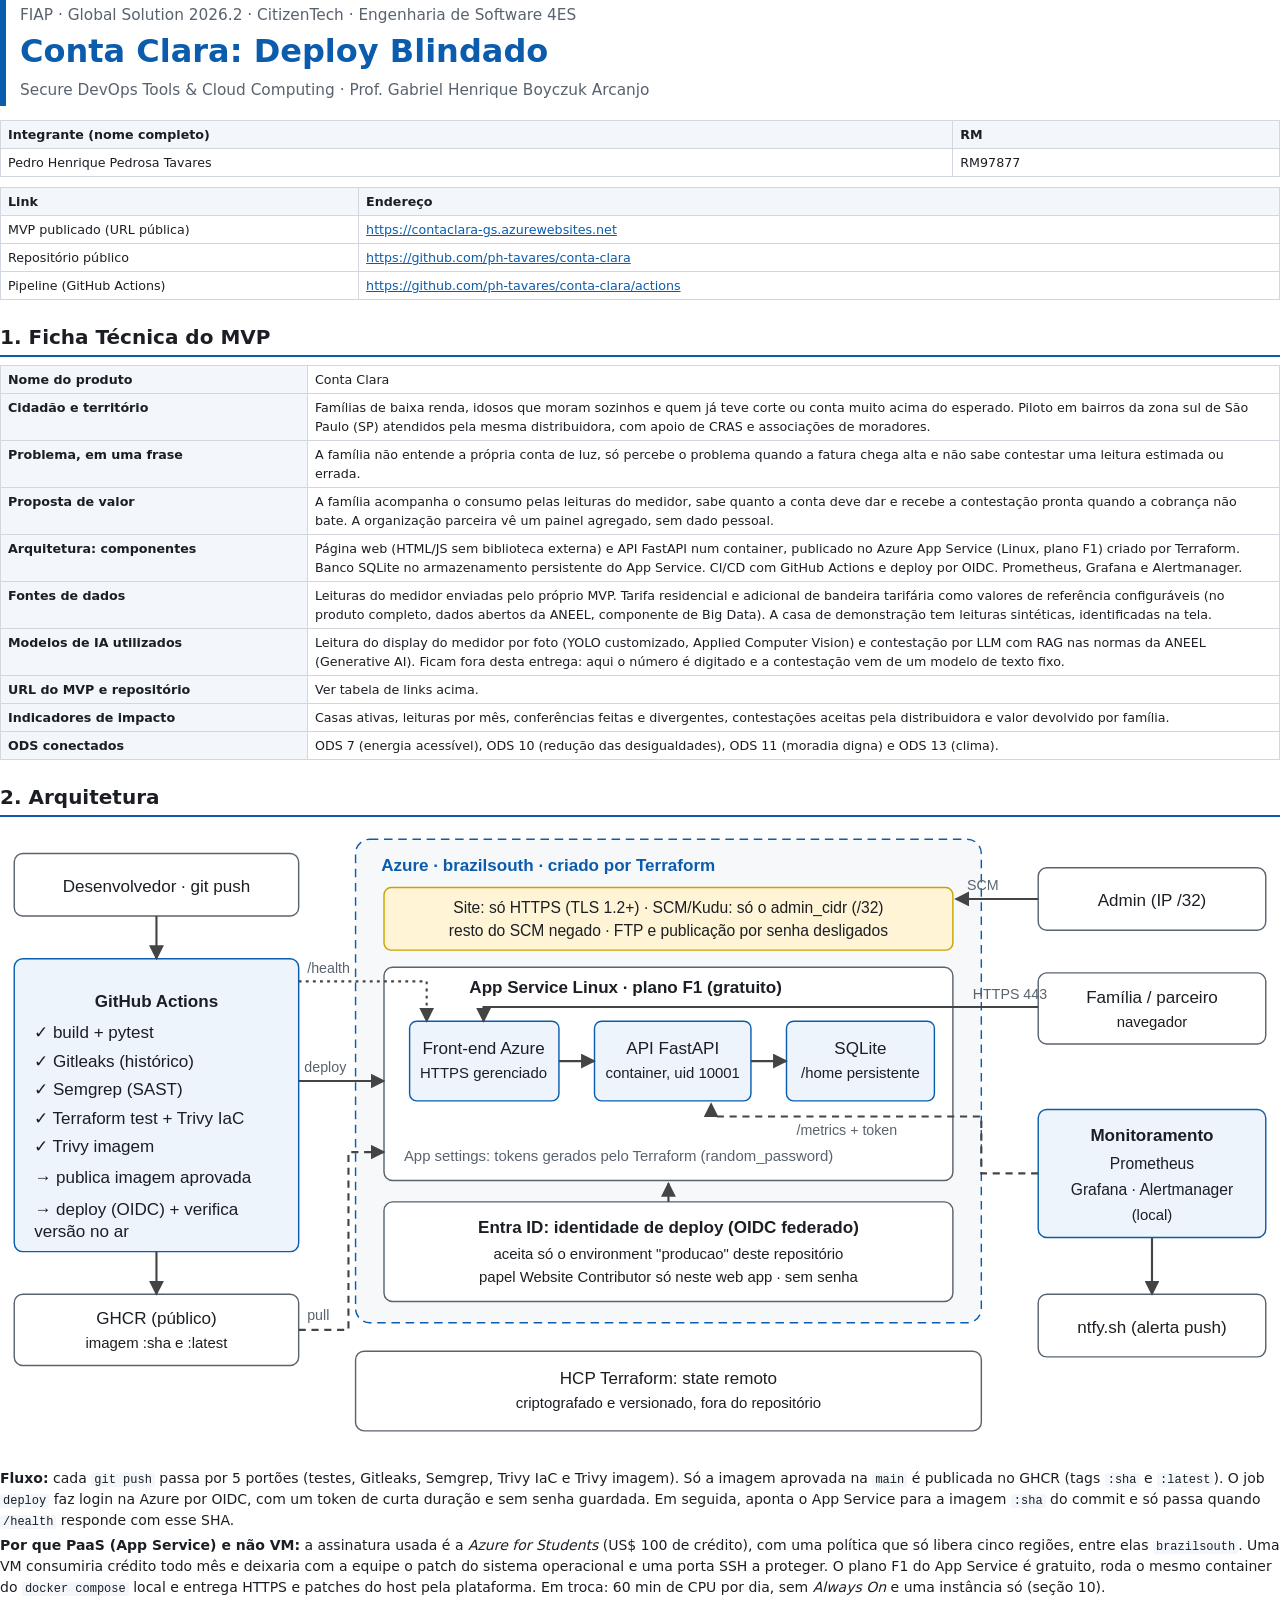
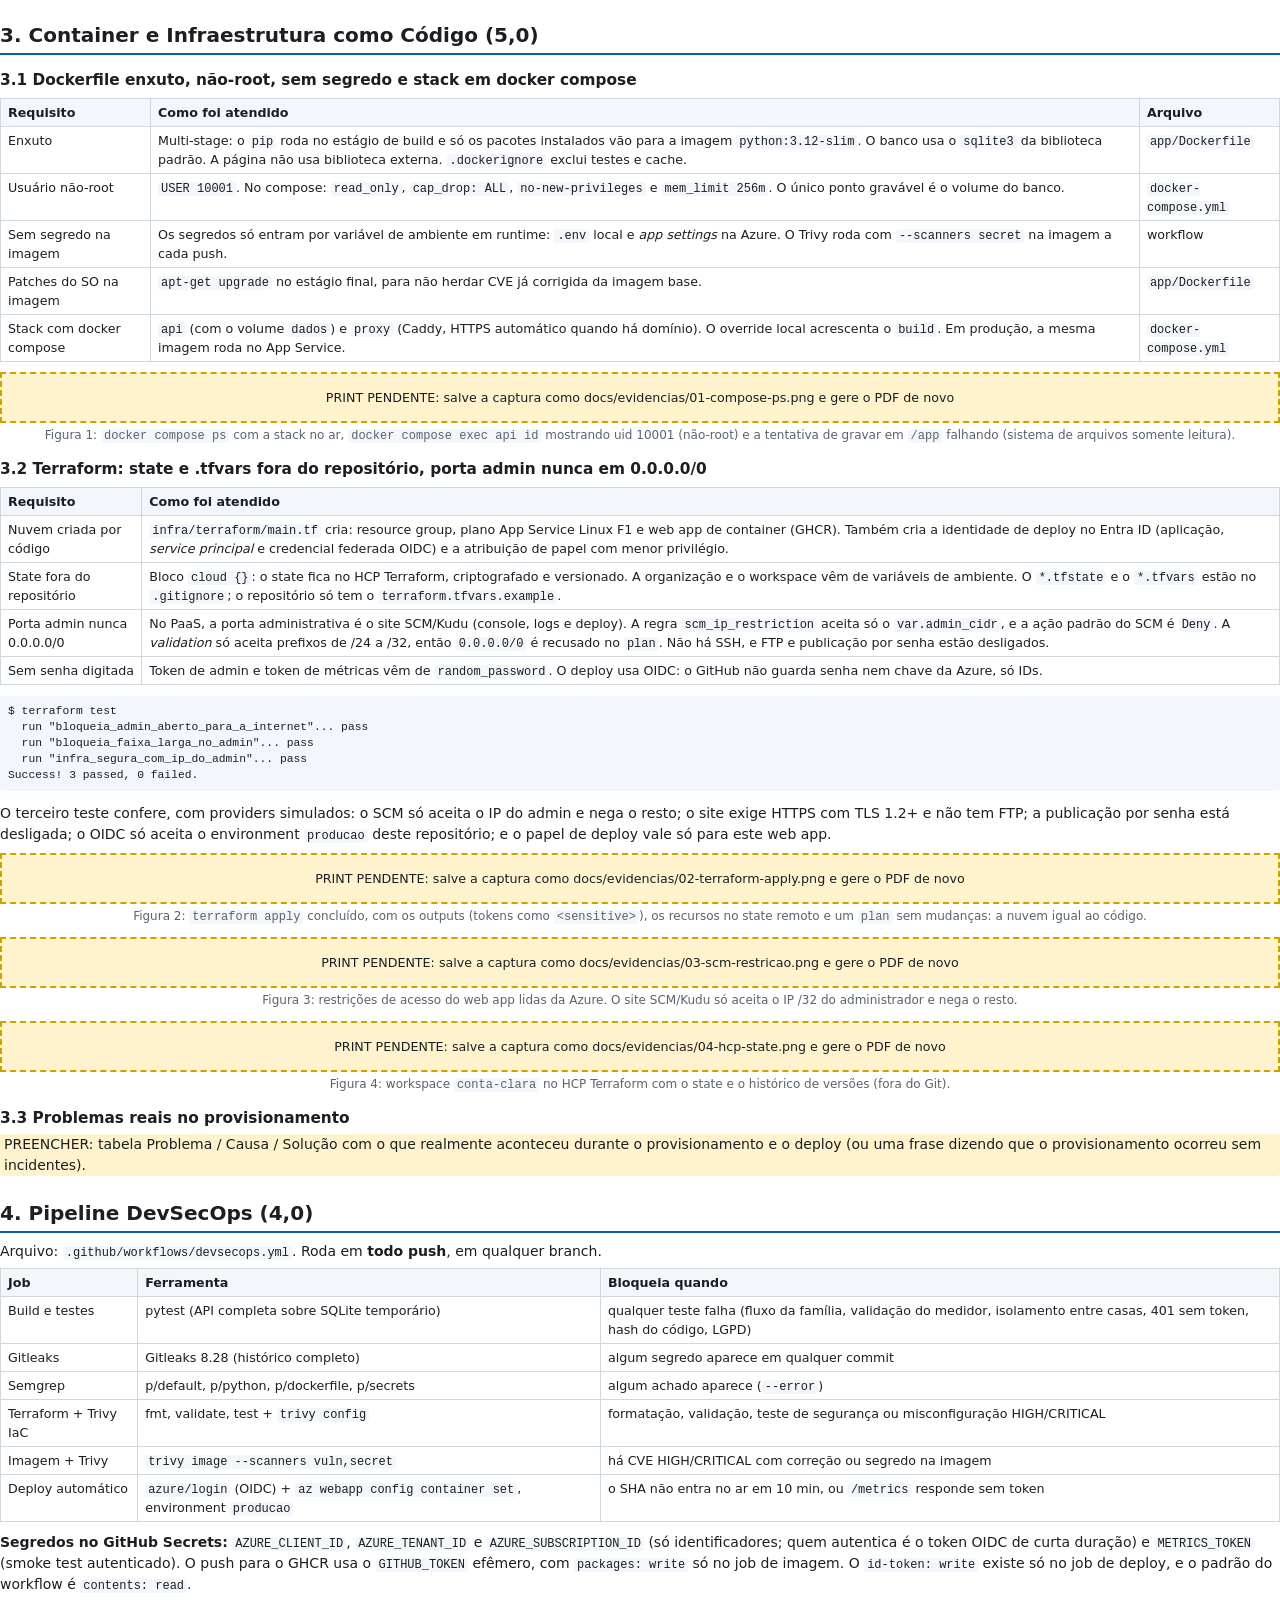
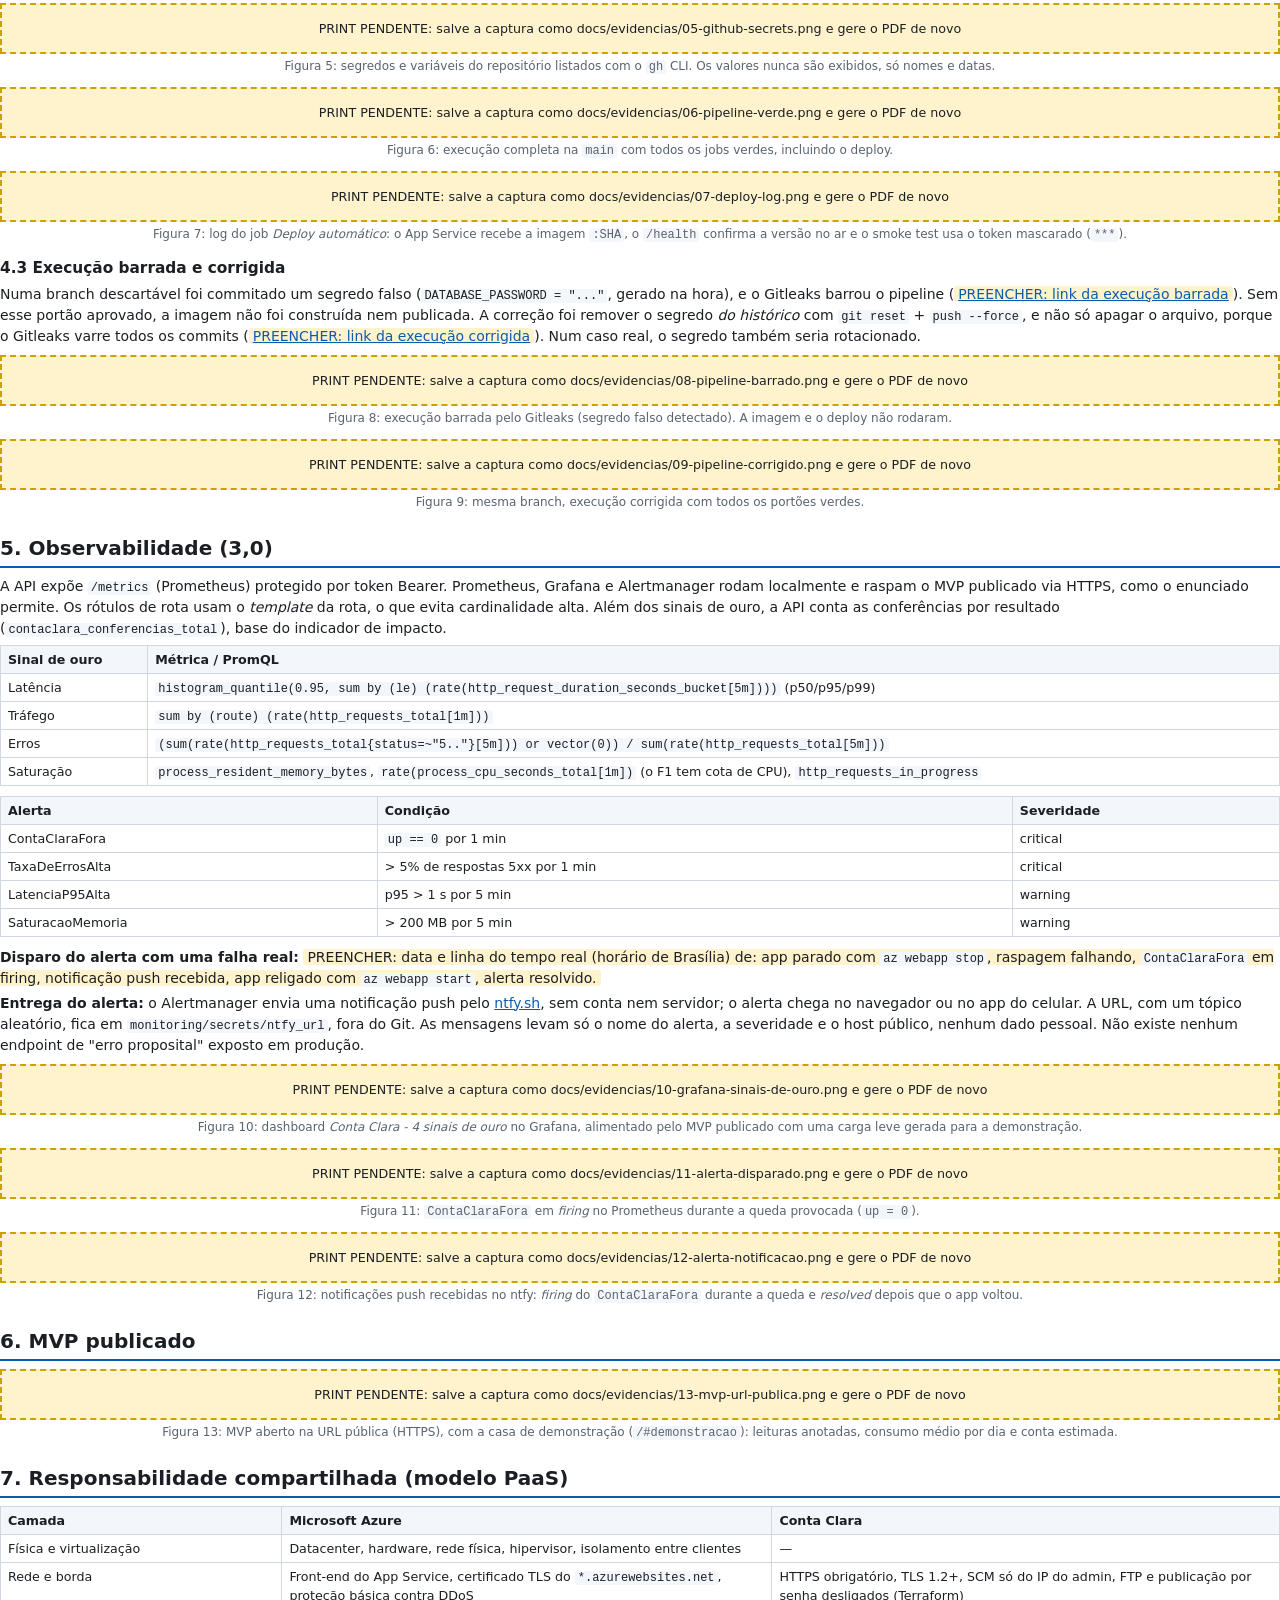
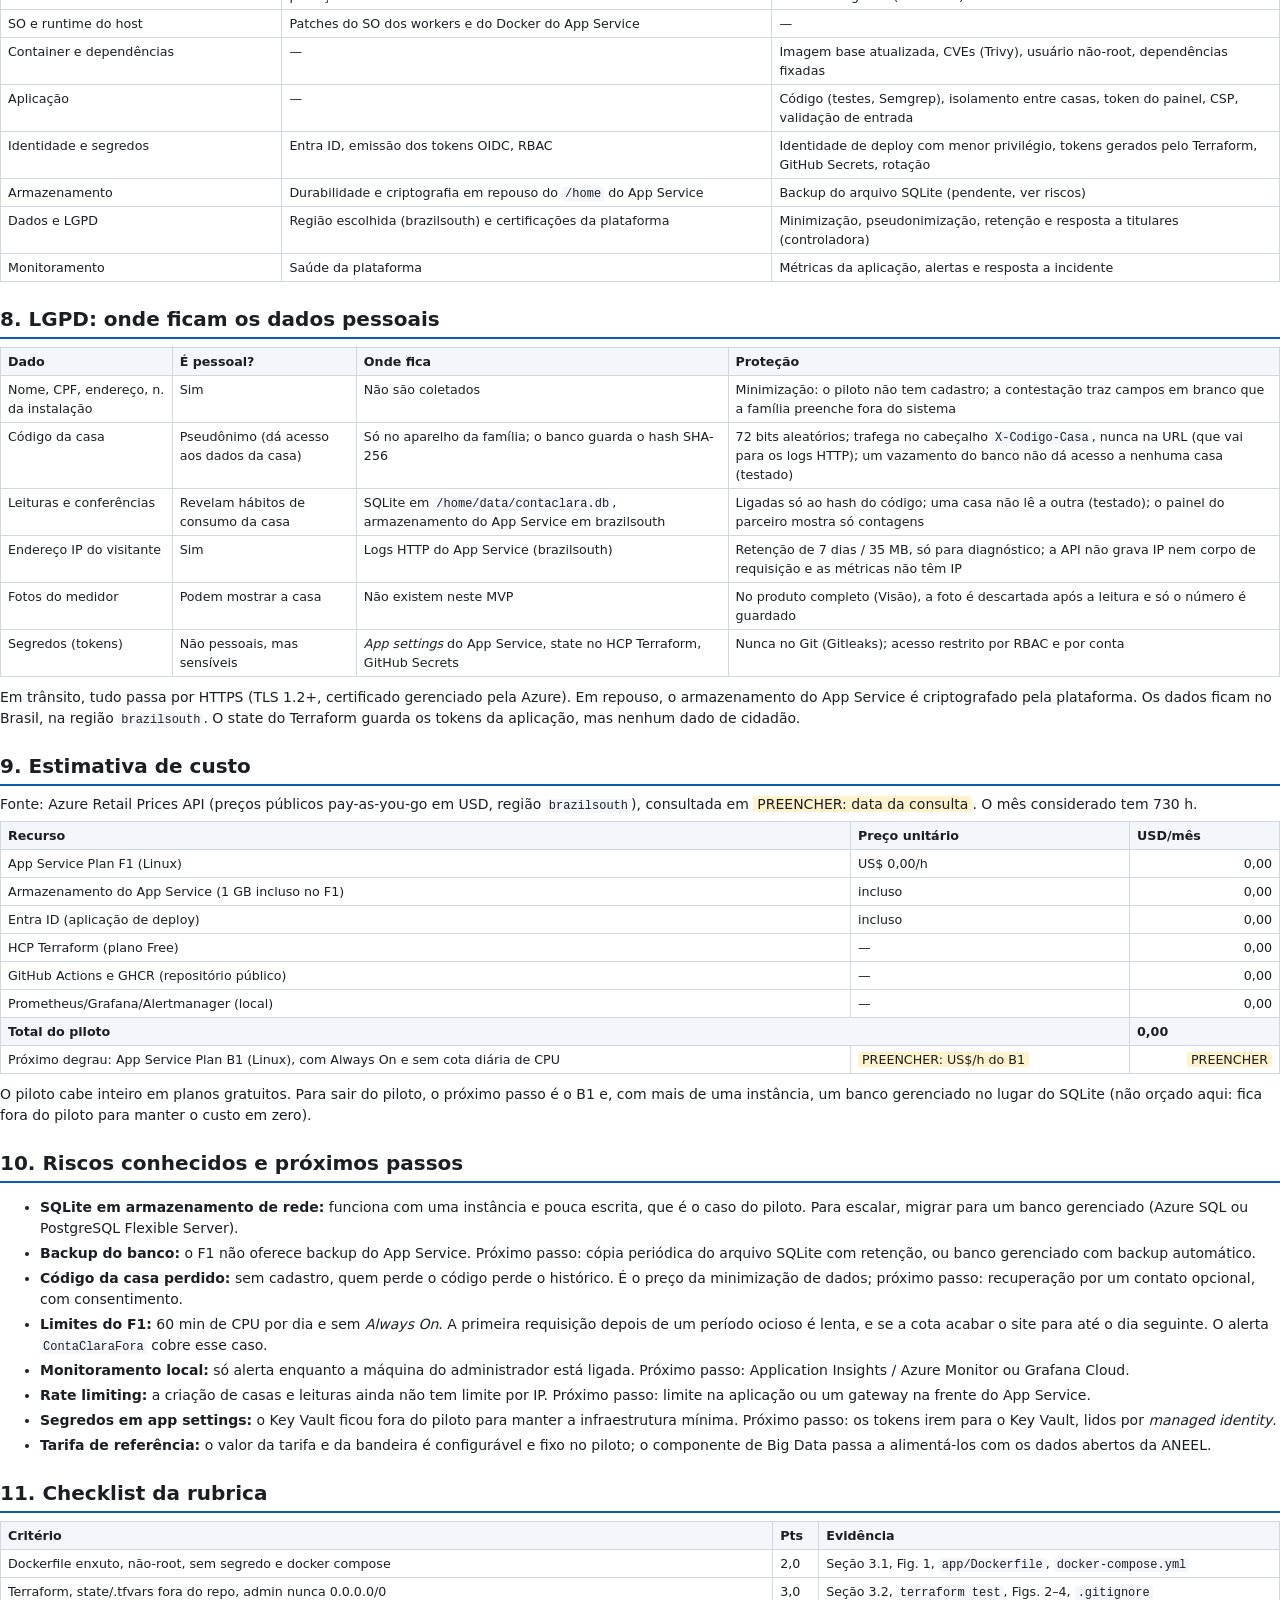
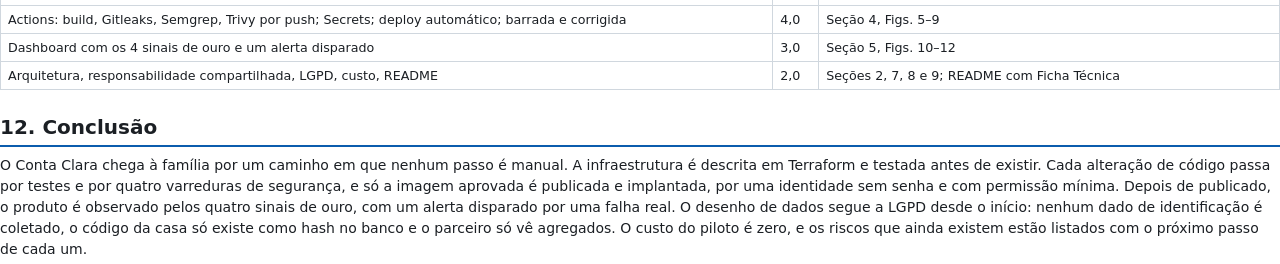
==== commit c785c730: "docs: assinatura Azure for Students e registro do provedor" ====
--- a/docs/relatorio.html
+++ b/docs/relatorio.html
@@ -149,7 +149,7 @@
   </g>
 </svg>
 <p><strong>Fluxo:</strong> cada <code>git push</code> passa por 5 portões (testes, Gitleaks, Semgrep, Trivy IaC e Trivy imagem). Só a imagem aprovada na <code>main</code> é publicada no GHCR (tags <code>:sha</code> e <code>:latest</code>). O job <code>deploy</code> faz login na Azure por OIDC, com um token de curta duração e sem senha guardada. Em seguida, aponta o App Service para a imagem <code>:sha</code> do commit e só passa quando <code>/health</code> responde com esse SHA.</p>
-<p><strong>Por que PaaS (App Service) e não VM:</strong> a assinatura usada é a <em>Azure para Estudantes Starter</em>. Ela só permite os provedores <code>Microsoft.Web</code>, <code>Microsoft.Sql</code> e alguns de gestão; VM, rede virtual e Storage Account são negados pela própria assinatura (<code>DisallowedProvider</code>). O plano F1 do App Service é gratuito, roda o mesmo container do <code>docker compose</code> local e entrega HTTPS e patches do host pela plataforma. Em troca: 60 min de CPU por dia, sem <em>Always On</em> e uma instância só (seção 10).</p>
+<p><strong>Por que PaaS (App Service) e não VM:</strong> a assinatura usada é a <em>Azure for Students</em> (US$ 100 de crédito), com uma política que só libera cinco regiões, entre elas <code>brazilsouth</code>. Uma VM consumiria crédito todo mês e deixaria com a equipe o patch do sistema operacional e uma porta SSH a proteger. O plano F1 do App Service é gratuito, roda o mesmo container do <code>docker compose</code> local e entrega HTTPS e patches do host pela plataforma. Em troca: 60 min de CPU por dia, sem <em>Always On</em> e uma instância só (seção 10).</p>
 
 <h2 class="quebra">3. Container e Infraestrutura como Código (5,0)</h2>
 <h3>3.1 Dockerfile enxuto, não-root, sem segredo e stack em docker compose</h3>
@@ -269,7 +269,7 @@
   <tr><th colspan="2">Total do piloto</th><th class="n">0,00</th></tr>
   <tr><td>Próximo degrau: App Service Plan B1 (Linux), com Always On e sem cota diária de CPU</td><td><span class="pendente">PREENCHER: US$/h do B1</span></td><td class="n"><span class="pendente">PREENCHER</span></td></tr>
 </table>
-<p>O piloto cabe inteiro em planos gratuitos. Para sair do piloto, o próximo passo é o B1 e, com mais de uma instância, um banco gerenciado no lugar do SQLite (não orçado aqui, porque não está disponível na assinatura Starter).</p>
+<p>O piloto cabe inteiro em planos gratuitos. Para sair do piloto, o próximo passo é o B1 e, com mais de uma instância, um banco gerenciado no lugar do SQLite (não orçado aqui: fica fora do piloto para manter o custo em zero).</p>
 
 <h2>10. Riscos conhecidos e próximos passos</h2>
 <ul>
@@ -279,7 +279,7 @@
   <li><strong>Limites do F1:</strong> 60 min de CPU por dia e sem <em>Always On</em>. A primeira requisição depois de um período ocioso é lenta, e se a cota acabar o site para até o dia seguinte. O alerta <code>ContaClaraFora</code> cobre esse caso.</li>
   <li><strong>Monitoramento local:</strong> só alerta enquanto a máquina do administrador está ligada. Próximo passo: Application Insights / Azure Monitor ou Grafana Cloud.</li>
   <li><strong>Rate limiting:</strong> a criação de casas e leituras ainda não tem limite por IP. Próximo passo: limite na aplicação ou um gateway na frente do App Service.</li>
-  <li><strong>Segredos em app settings:</strong> a assinatura Starter não oferece Key Vault. Com uma assinatura completa, os tokens iriam para o Key Vault, lidos por <em>managed identity</em>.</li>
+  <li><strong>Segredos em app settings:</strong> o Key Vault ficou fora do piloto para manter a infraestrutura mínima. Próximo passo: os tokens irem para o Key Vault, lidos por <em>managed identity</em>.</li>
   <li><strong>Tarifa de referência:</strong> o valor da tarifa e da bandeira é configurável e fixo no piloto; o componente de Big Data passa a alimentá-los com os dados abertos da ANEEL.</li>
 </ul>
 
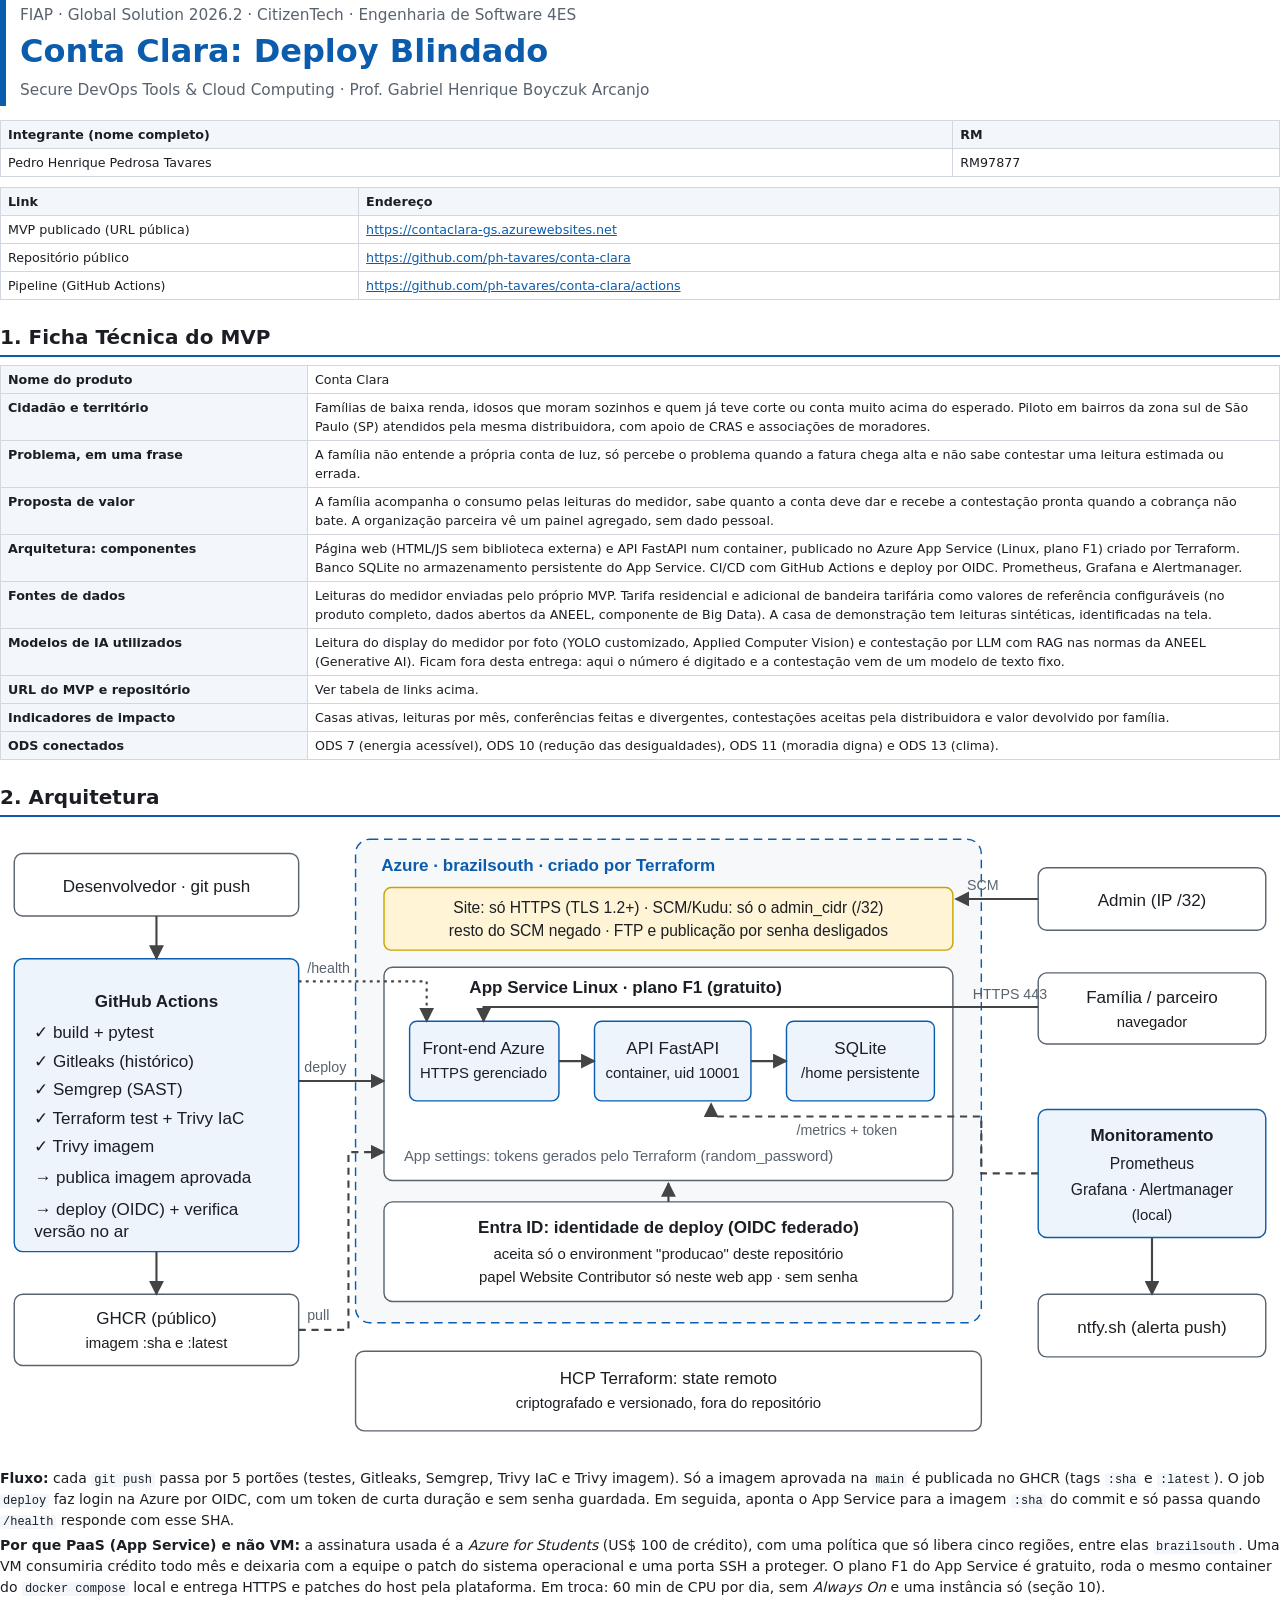
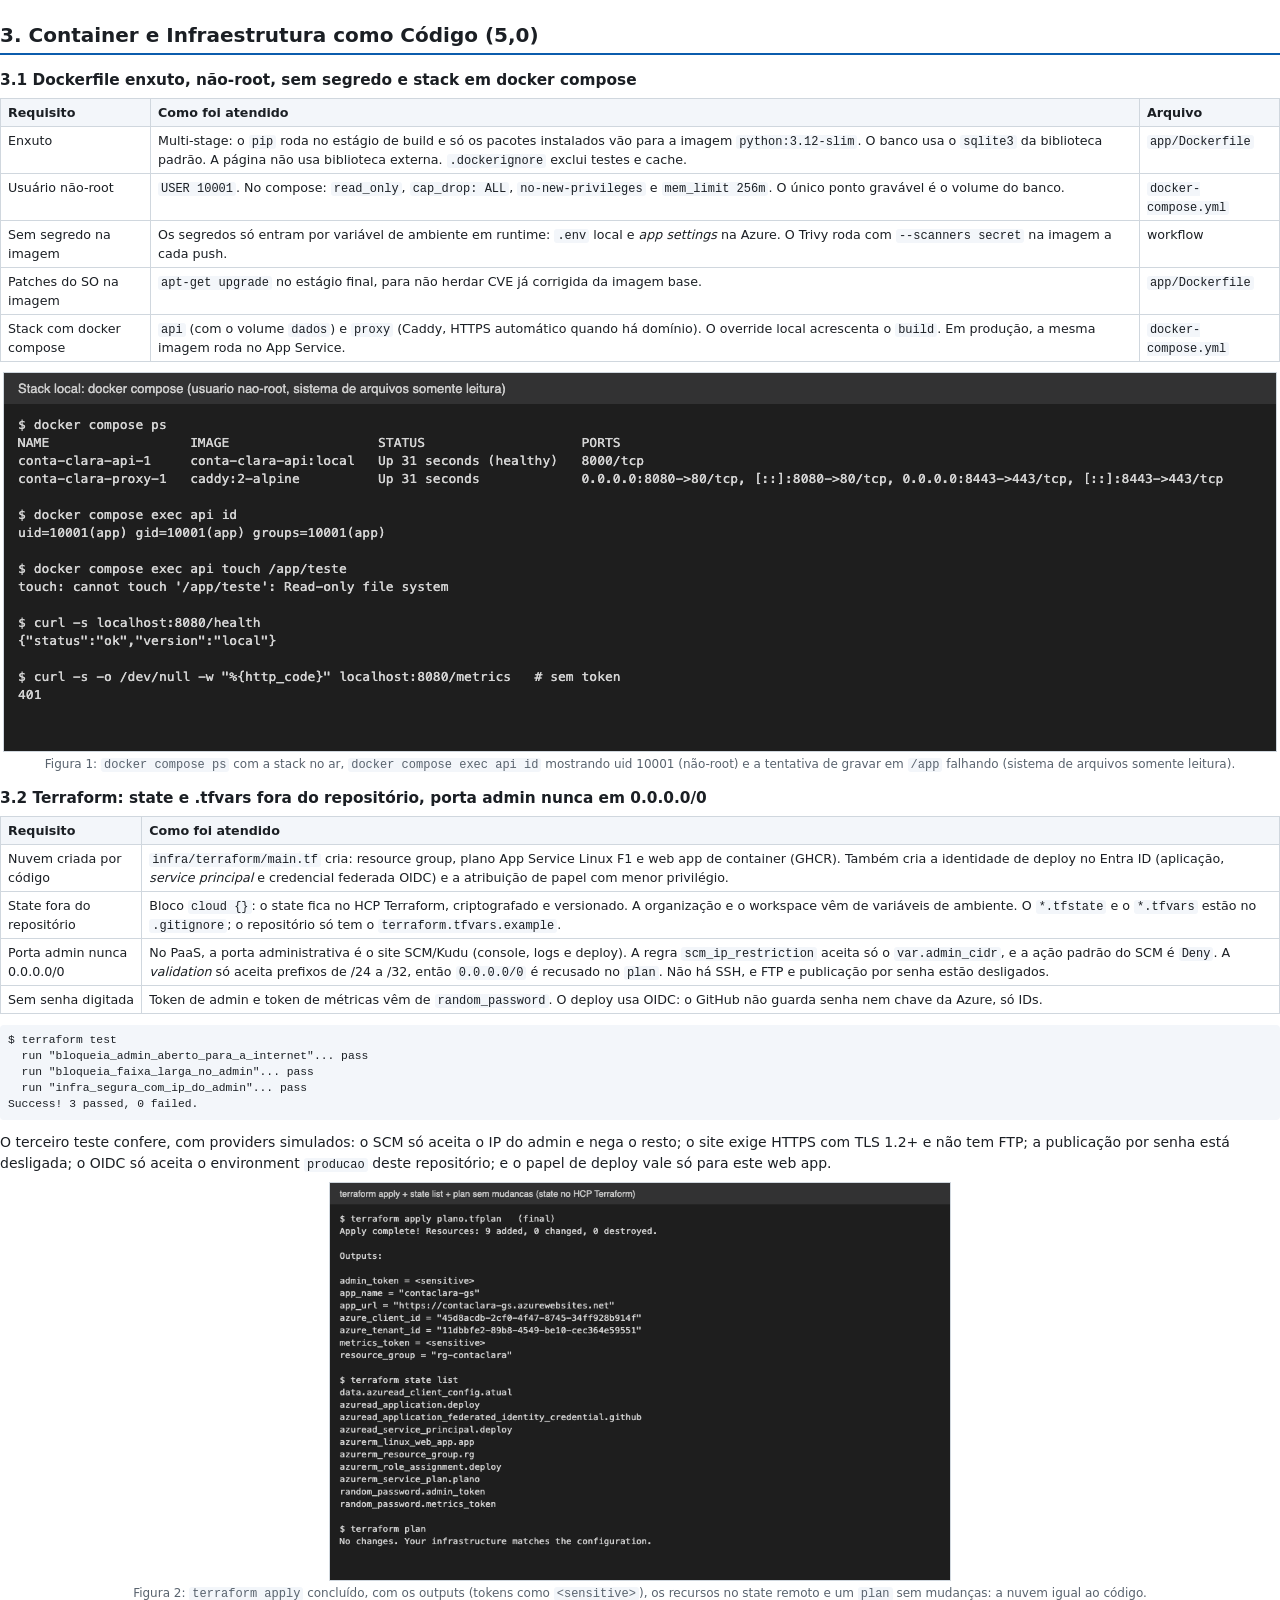
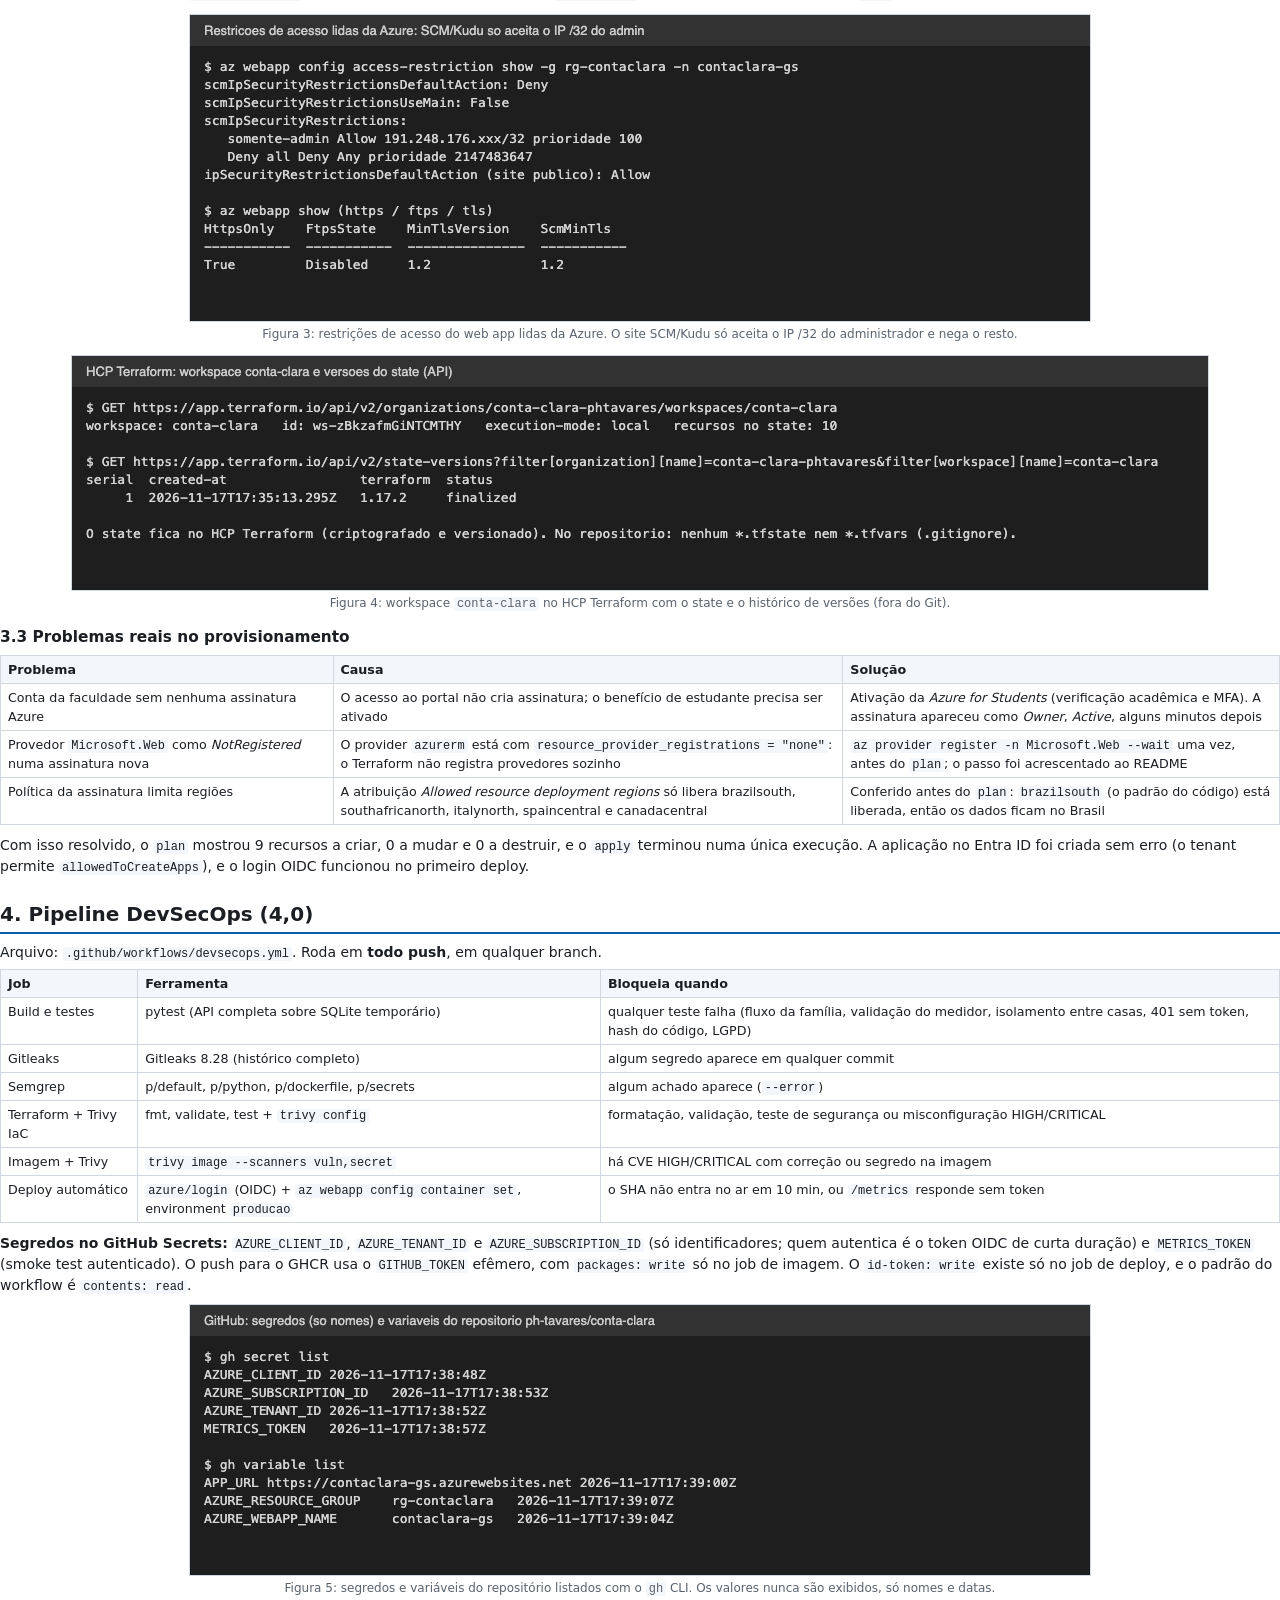
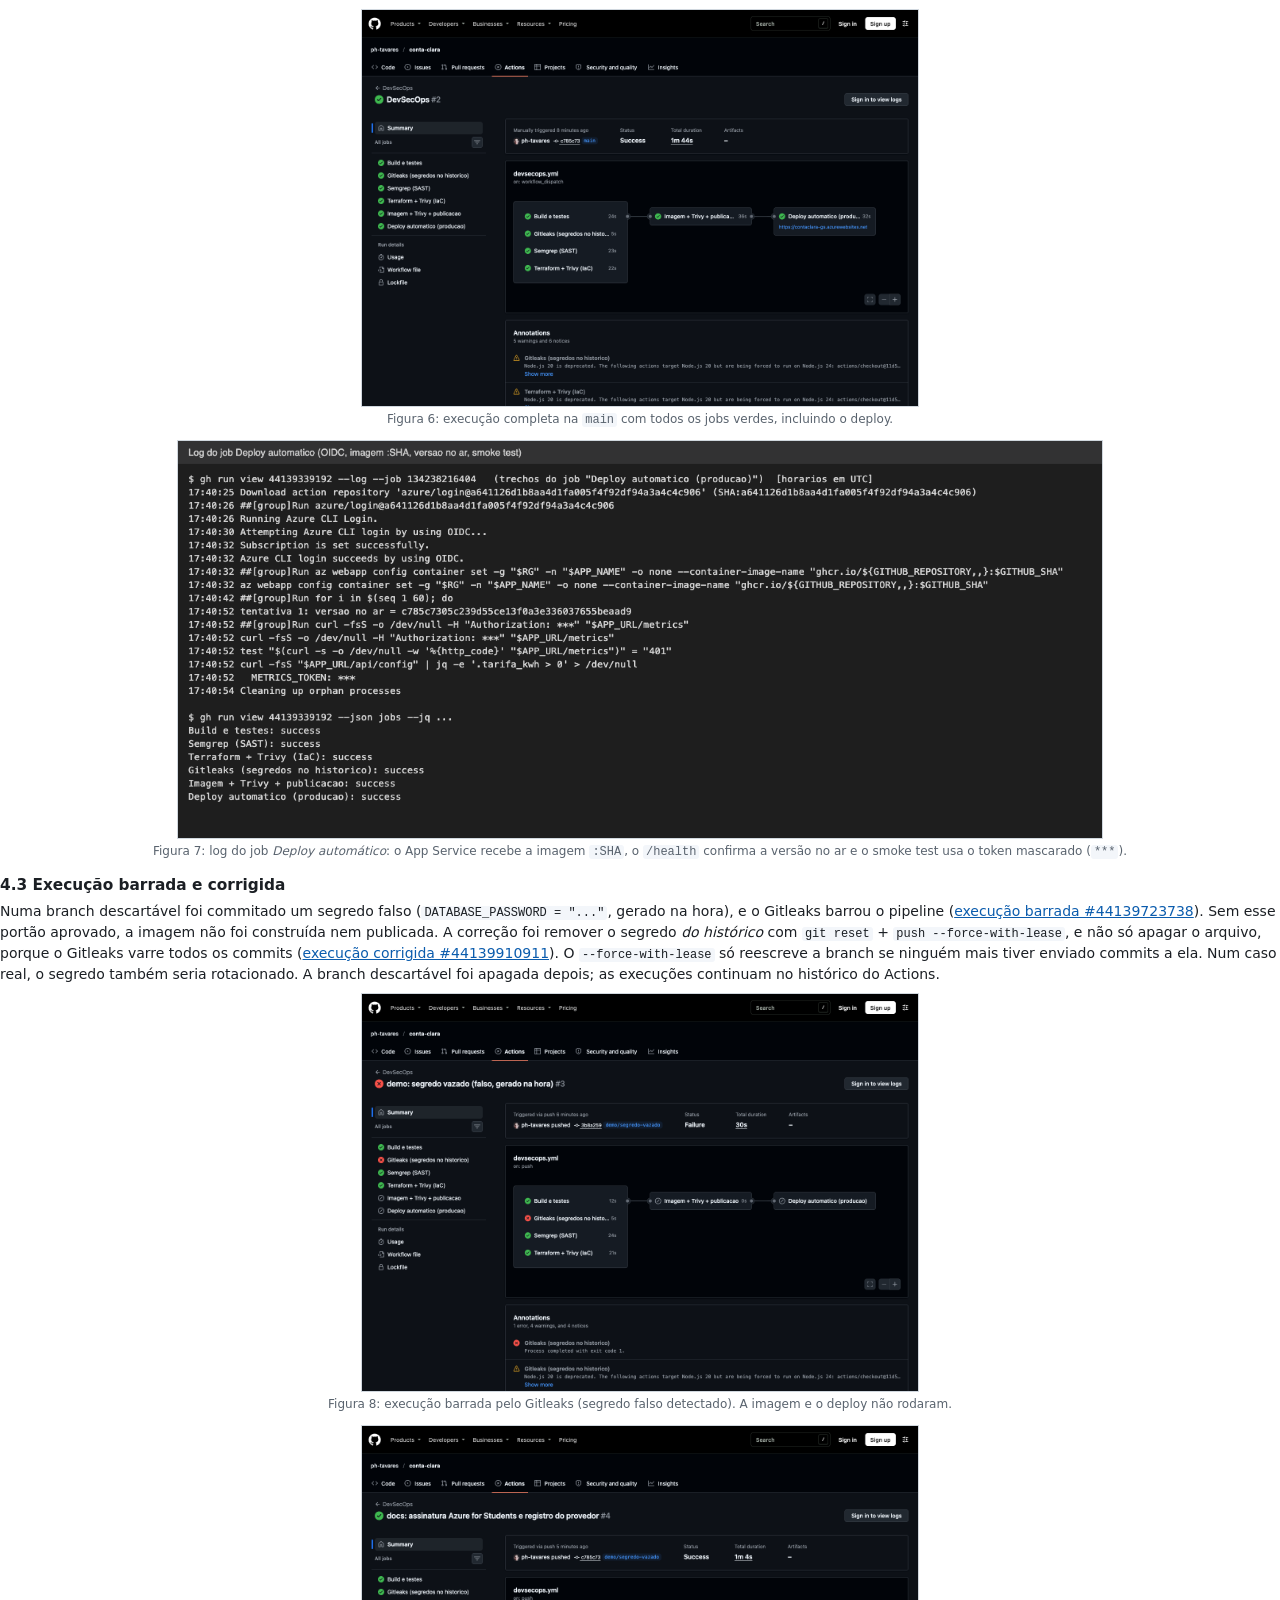
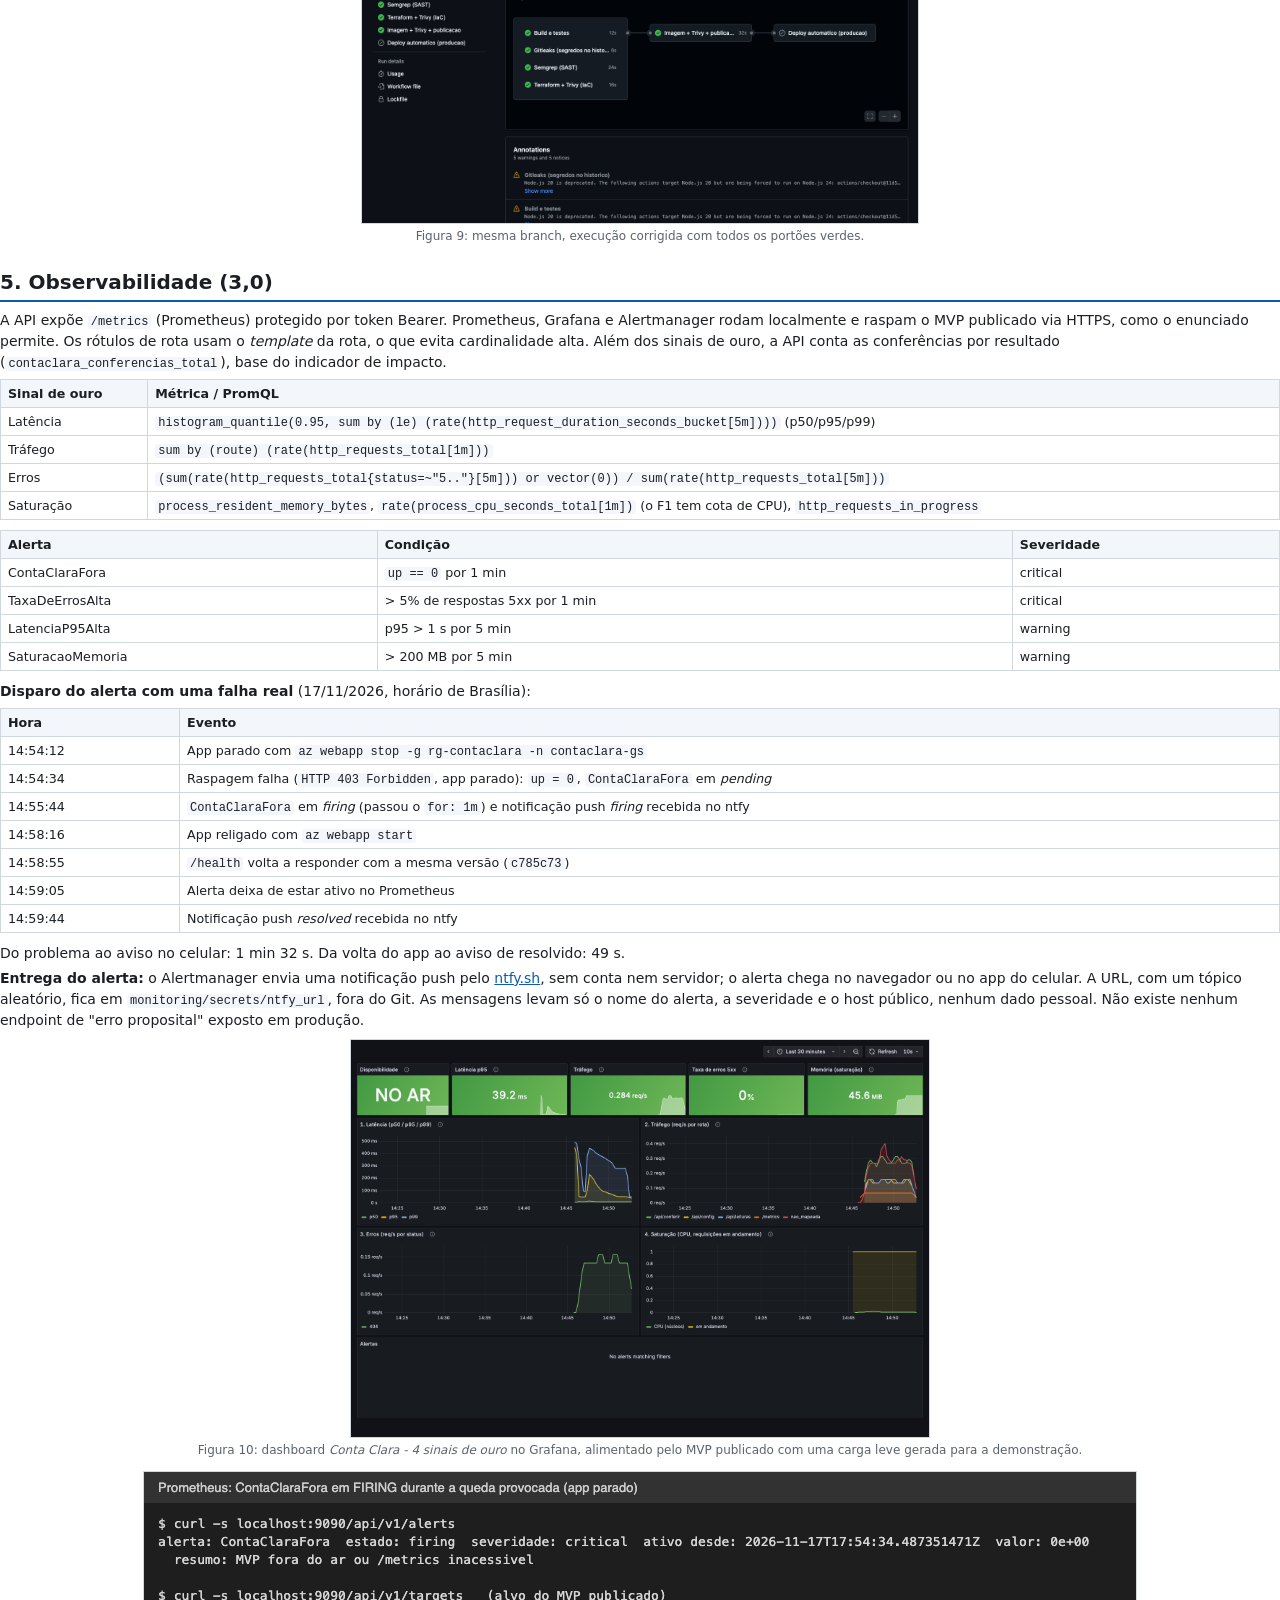
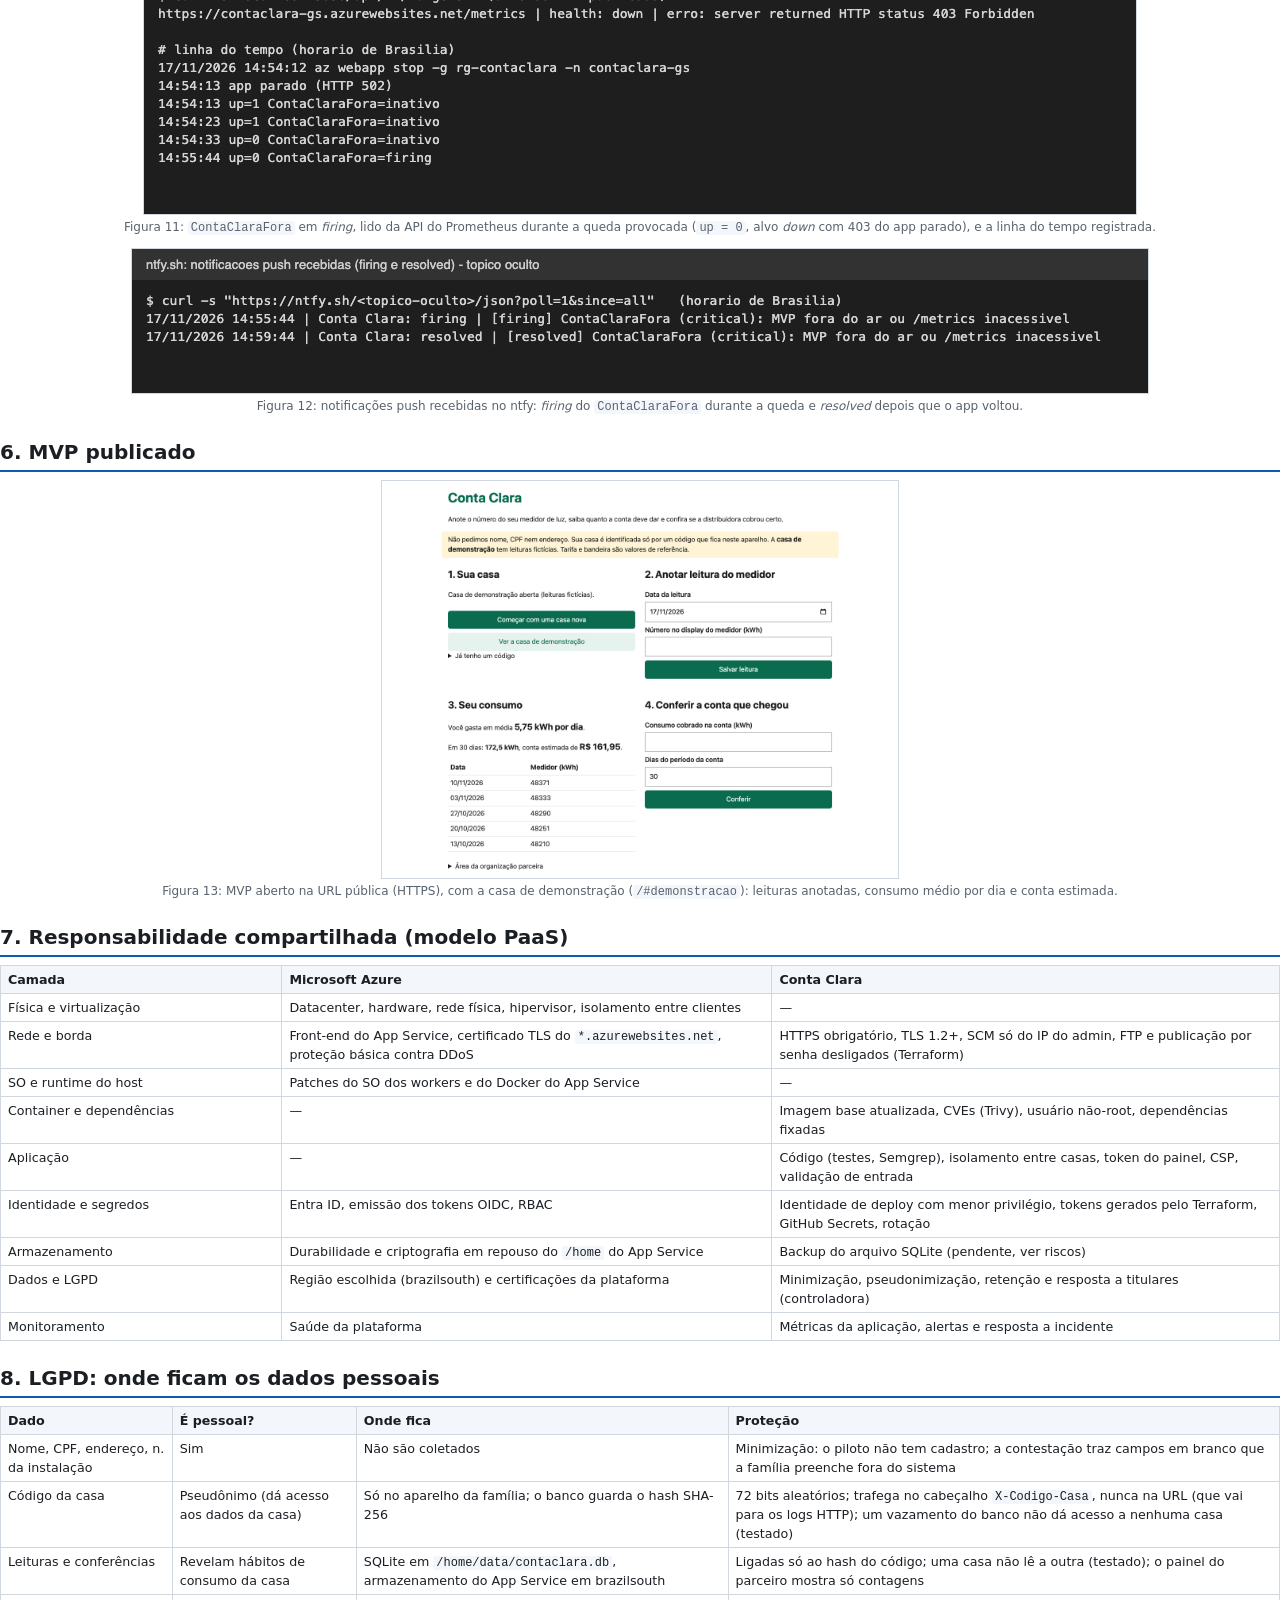
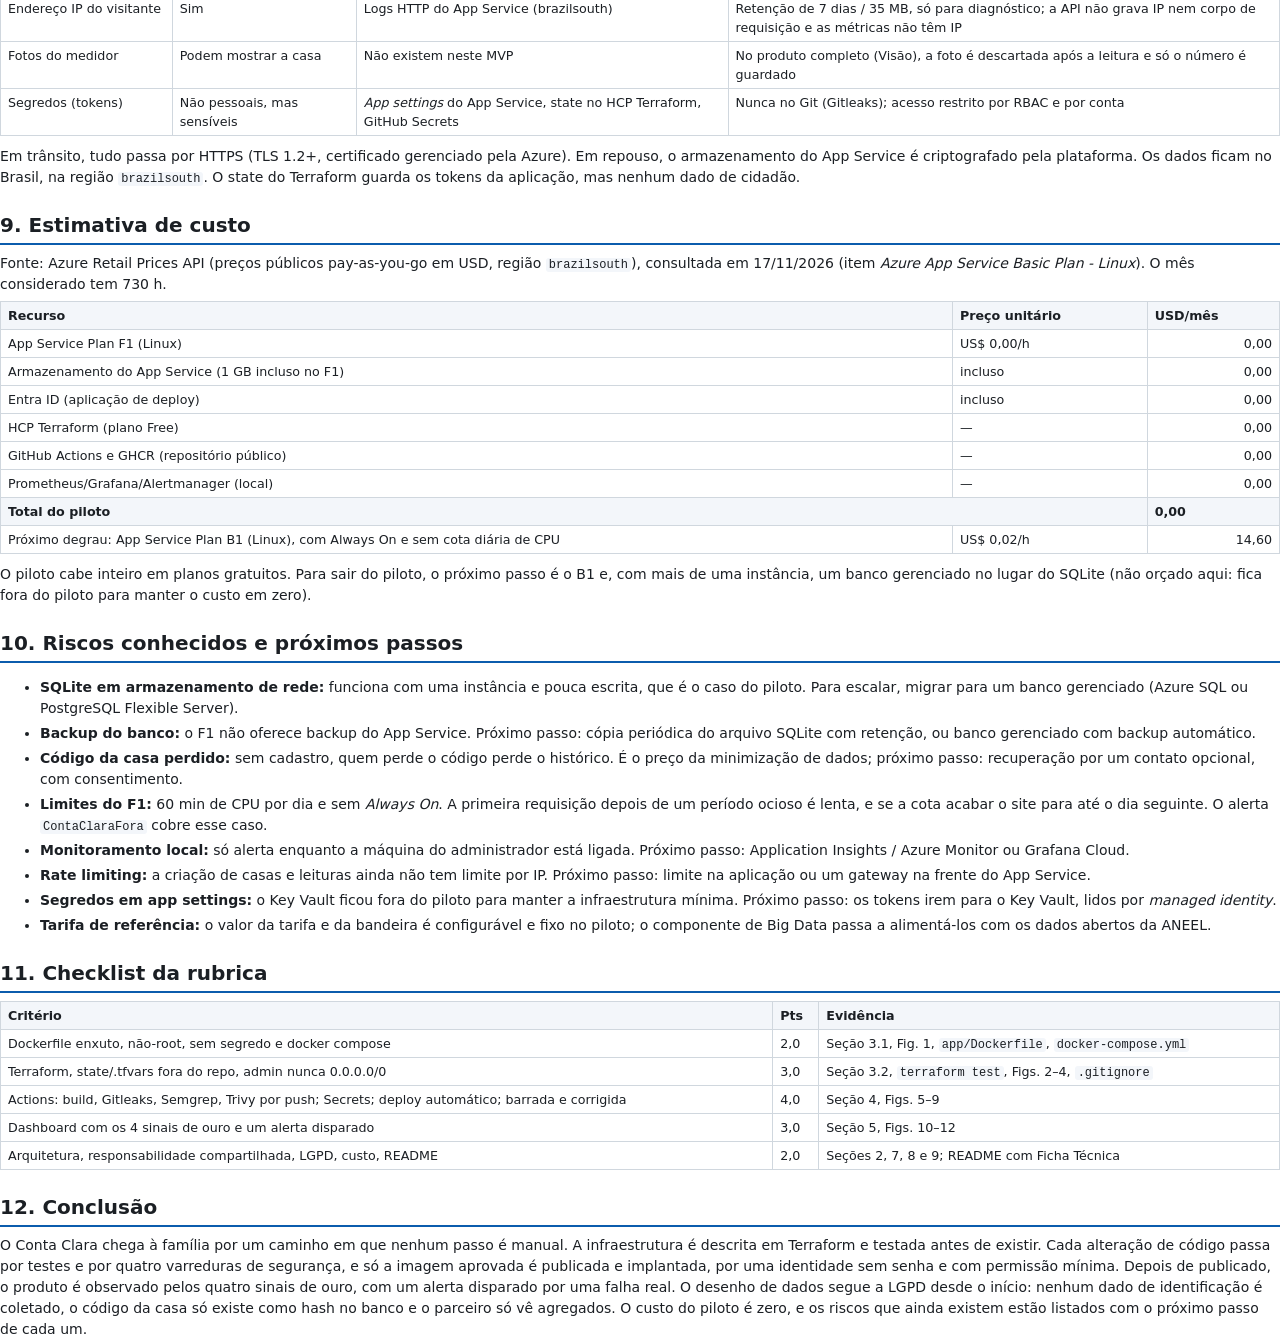
==== commit 1c6d583d: "docs: evidencias reais, relatorio preenchido e PDF da entrega" ====
--- a/docs/relatorio.html
+++ b/docs/relatorio.html
@@ -182,7 +182,13 @@
 <figure><img src="evidencias/04-hcp-state.png" alt="state remoto"><figcaption>Figura 4: workspace <code>conta-clara</code> no HCP Terraform com o state e o histórico de versões (fora do Git).</figcaption></figure>
 
 <h3>3.3 Problemas reais no provisionamento</h3>
-<p class="pendente">PREENCHER: tabela Problema / Causa / Solução com o que realmente aconteceu durante o provisionamento e o deploy (ou uma frase dizendo que o provisionamento ocorreu sem incidentes).</p>
+<table>
+  <tr><th style="width:26%">Problema</th><th>Causa</th><th>Solução</th></tr>
+  <tr><td>Conta da faculdade sem nenhuma assinatura Azure</td><td>O acesso ao portal não cria assinatura; o benefício de estudante precisa ser ativado</td><td>Ativação da <em>Azure for Students</em> (verificação acadêmica e MFA). A assinatura apareceu como <em>Owner</em>, <em>Active</em>, alguns minutos depois</td></tr>
+  <tr><td>Provedor <code>Microsoft.Web</code> como <em>NotRegistered</em> numa assinatura nova</td><td>O provider <code>azurerm</code> está com <code>resource_provider_registrations = "none"</code>: o Terraform não registra provedores sozinho</td><td><code>az provider register -n Microsoft.Web --wait</code> uma vez, antes do <code>plan</code>; o passo foi acrescentado ao README</td></tr>
+  <tr><td>Política da assinatura limita regiões</td><td>A atribuição <em>Allowed resource deployment regions</em> só libera brazilsouth, southafricanorth, italynorth, spaincentral e canadacentral</td><td>Conferido antes do <code>plan</code>: <code>brazilsouth</code> (o padrão do código) está liberada, então os dados ficam no Brasil</td></tr>
+</table>
+<p>Com isso resolvido, o <code>plan</code> mostrou 9 recursos a criar, 0 a mudar e 0 a destruir, e o <code>apply</code> terminou numa única execução. A aplicação no Entra ID foi criada sem erro (o tenant permite <code>allowedToCreateApps</code>), e o login OIDC funcionou no primeiro deploy.</p>
 
 <h2 class="quebra">4. Pipeline DevSecOps (4,0)</h2>
 <p>Arquivo: <code>.github/workflows/devsecops.yml</code>. Roda em <strong>todo push</strong>, em qualquer branch.</p>
@@ -201,7 +207,7 @@
 <figure><img src="evidencias/07-deploy-log.png" alt="log do deploy"><figcaption>Figura 7: log do job <em>Deploy automático</em>: o App Service recebe a imagem <code>:SHA</code>, o <code>/health</code> confirma a versão no ar e o smoke test usa o token mascarado (<code>***</code>).</figcaption></figure>
 
 <h3>4.3 Execução barrada e corrigida</h3>
-<p>Numa branch descartável foi commitado um segredo falso (<code>DATABASE_PASSWORD = "..."</code>, gerado na hora), e o Gitleaks barrou o pipeline (<a class="pendente" href="#">PREENCHER: link da execução barrada</a>). Sem esse portão aprovado, a imagem não foi construída nem publicada. A correção foi remover o segredo <em>do histórico</em> com <code>git reset</code> + <code>push --force</code>, e não só apagar o arquivo, porque o Gitleaks varre todos os commits (<a class="pendente" href="#">PREENCHER: link da execução corrigida</a>). Num caso real, o segredo também seria rotacionado.</p>
+<p>Numa branch descartável foi commitado um segredo falso (<code>DATABASE_PASSWORD = "..."</code>, gerado na hora), e o Gitleaks barrou o pipeline (<a href="https://github.com/ph-tavares/conta-clara/actions/runs/44139723738">execução barrada #44139723738</a>). Sem esse portão aprovado, a imagem não foi construída nem publicada. A correção foi remover o segredo <em>do histórico</em> com <code>git reset</code> + <code>push --force-with-lease</code>, e não só apagar o arquivo, porque o Gitleaks varre todos os commits (<a href="https://github.com/ph-tavares/conta-clara/actions/runs/44139910911">execução corrigida #44139910911</a>). O <code>--force-with-lease</code> só reescreve a branch se ninguém mais tiver enviado commits a ela. Num caso real, o segredo também seria rotacionado. A branch descartável foi apagada depois; as execuções continuam no histórico do Actions.</p>
 <figure><img src="evidencias/08-pipeline-barrado.png" alt="execução barrada"><figcaption>Figura 8: execução barrada pelo Gitleaks (segredo falso detectado). A imagem e o deploy não rodaram.</figcaption></figure>
 <figure><img src="evidencias/09-pipeline-corrigido.png" alt="execução corrigida"><figcaption>Figura 9: mesma branch, execução corrigida com todos os portões verdes.</figcaption></figure>
 
@@ -221,10 +227,21 @@
   <tr><td>LatenciaP95Alta</td><td>p95 &gt; 1 s por 5 min</td><td>warning</td></tr>
   <tr><td>SaturacaoMemoria</td><td>&gt; 200 MB por 5 min</td><td>warning</td></tr>
 </table>
-<p><strong>Disparo do alerta com uma falha real:</strong> <span class="pendente">PREENCHER: data e linha do tempo real (horário de Brasília) de: app parado com <code>az webapp stop</code>, raspagem falhando, <code>ContaClaraFora</code> em firing, notificação push recebida, app religado com <code>az webapp start</code>, alerta resolvido.</span></p>
+<p><strong>Disparo do alerta com uma falha real</strong> (17/11/2026, horário de Brasília):</p>
+<table>
+  <tr><th style="width:14%">Hora</th><th>Evento</th></tr>
+  <tr><td>14:54:12</td><td>App parado com <code>az webapp stop -g rg-contaclara -n contaclara-gs</code></td></tr>
+  <tr><td>14:54:34</td><td>Raspagem falha (<code>HTTP 403 Forbidden</code>, app parado): <code>up = 0</code>, <code>ContaClaraFora</code> em <em>pending</em></td></tr>
+  <tr><td>14:55:44</td><td><code>ContaClaraFora</code> em <em>firing</em> (passou o <code>for: 1m</code>) e notificação push <em>firing</em> recebida no ntfy</td></tr>
+  <tr><td>14:58:16</td><td>App religado com <code>az webapp start</code></td></tr>
+  <tr><td>14:58:55</td><td><code>/health</code> volta a responder com a mesma versão (<code>c785c73</code>)</td></tr>
+  <tr><td>14:59:05</td><td>Alerta deixa de estar ativo no Prometheus</td></tr>
+  <tr><td>14:59:44</td><td>Notificação push <em>resolved</em> recebida no ntfy</td></tr>
+</table>
+<p>Do problema ao aviso no celular: 1 min 32 s. Da volta do app ao aviso de resolvido: 49 s.</p>
 <p><strong>Entrega do alerta:</strong> o Alertmanager envia uma notificação push pelo <a href="https://ntfy.sh">ntfy.sh</a>, sem conta nem servidor; o alerta chega no navegador ou no app do celular. A URL, com um tópico aleatório, fica em <code>monitoring/secrets/ntfy_url</code>, fora do Git. As mensagens levam só o nome do alerta, a severidade e o host público, nenhum dado pessoal. Não existe nenhum endpoint de "erro proposital" exposto em produção.</p>
 <figure><img src="evidencias/10-grafana-sinais-de-ouro.png" alt="dashboard"><figcaption>Figura 10: dashboard <em>Conta Clara - 4 sinais de ouro</em> no Grafana, alimentado pelo MVP publicado com uma carga leve gerada para a demonstração.</figcaption></figure>
-<figure><img src="evidencias/11-alerta-disparado.png" alt="alerta disparado"><figcaption>Figura 11: <code>ContaClaraFora</code> em <em>firing</em> no Prometheus durante a queda provocada (<code>up = 0</code>).</figcaption></figure>
+<figure><img src="evidencias/11-alerta-disparado.png" alt="alerta disparado"><figcaption>Figura 11: <code>ContaClaraFora</code> em <em>firing</em>, lido da API do Prometheus durante a queda provocada (<code>up = 0</code>, alvo <em>down</em> com 403 do app parado), e a linha do tempo registrada.</figcaption></figure>
 <figure><img src="evidencias/12-alerta-notificacao.png" alt="notificação do alerta"><figcaption>Figura 12: notificações push recebidas no ntfy: <em>firing</em> do <code>ContaClaraFora</code> durante a queda e <em>resolved</em> depois que o app voltou.</figcaption></figure>
 
 <h2 class="quebra">6. MVP publicado</h2>
@@ -257,7 +274,7 @@
 <p>Em trânsito, tudo passa por HTTPS (TLS 1.2+, certificado gerenciado pela Azure). Em repouso, o armazenamento do App Service é criptografado pela plataforma. Os dados ficam no Brasil, na região <code>brazilsouth</code>. O state do Terraform guarda os tokens da aplicação, mas nenhum dado de cidadão.</p>
 
 <h2>9. Estimativa de custo</h2>
-<p>Fonte: Azure Retail Prices API (preços públicos pay-as-you-go em USD, região <code>brazilsouth</code>), consultada em <span class="pendente">PREENCHER: data da consulta</span>. O mês considerado tem 730 h.</p>
+<p>Fonte: Azure Retail Prices API (preços públicos pay-as-you-go em USD, região <code>brazilsouth</code>), consultada em 17/11/2026 (item <em>Azure App Service Basic Plan - Linux</em>). O mês considerado tem 730 h.</p>
 <table>
   <tr><th>Recurso</th><th>Preço unitário</th><th class="n">USD/mês</th></tr>
   <tr><td>App Service Plan F1 (Linux)</td><td>US$ 0,00/h</td><td class="n">0,00</td></tr>
@@ -267,7 +284,7 @@
   <tr><td>GitHub Actions e GHCR (repositório público)</td><td>—</td><td class="n">0,00</td></tr>
   <tr><td>Prometheus/Grafana/Alertmanager (local)</td><td>—</td><td class="n">0,00</td></tr>
   <tr><th colspan="2">Total do piloto</th><th class="n">0,00</th></tr>
-  <tr><td>Próximo degrau: App Service Plan B1 (Linux), com Always On e sem cota diária de CPU</td><td><span class="pendente">PREENCHER: US$/h do B1</span></td><td class="n"><span class="pendente">PREENCHER</span></td></tr>
+  <tr><td>Próximo degrau: App Service Plan B1 (Linux), com Always On e sem cota diária de CPU</td><td>US$ 0,02/h</td><td class="n">14,60</td></tr>
 </table>
 <p>O piloto cabe inteiro em planos gratuitos. Para sair do piloto, o próximo passo é o B1 e, com mais de uma instância, um banco gerenciado no lugar do SQLite (não orçado aqui: fica fora do piloto para manter o custo em zero).</p>
 
